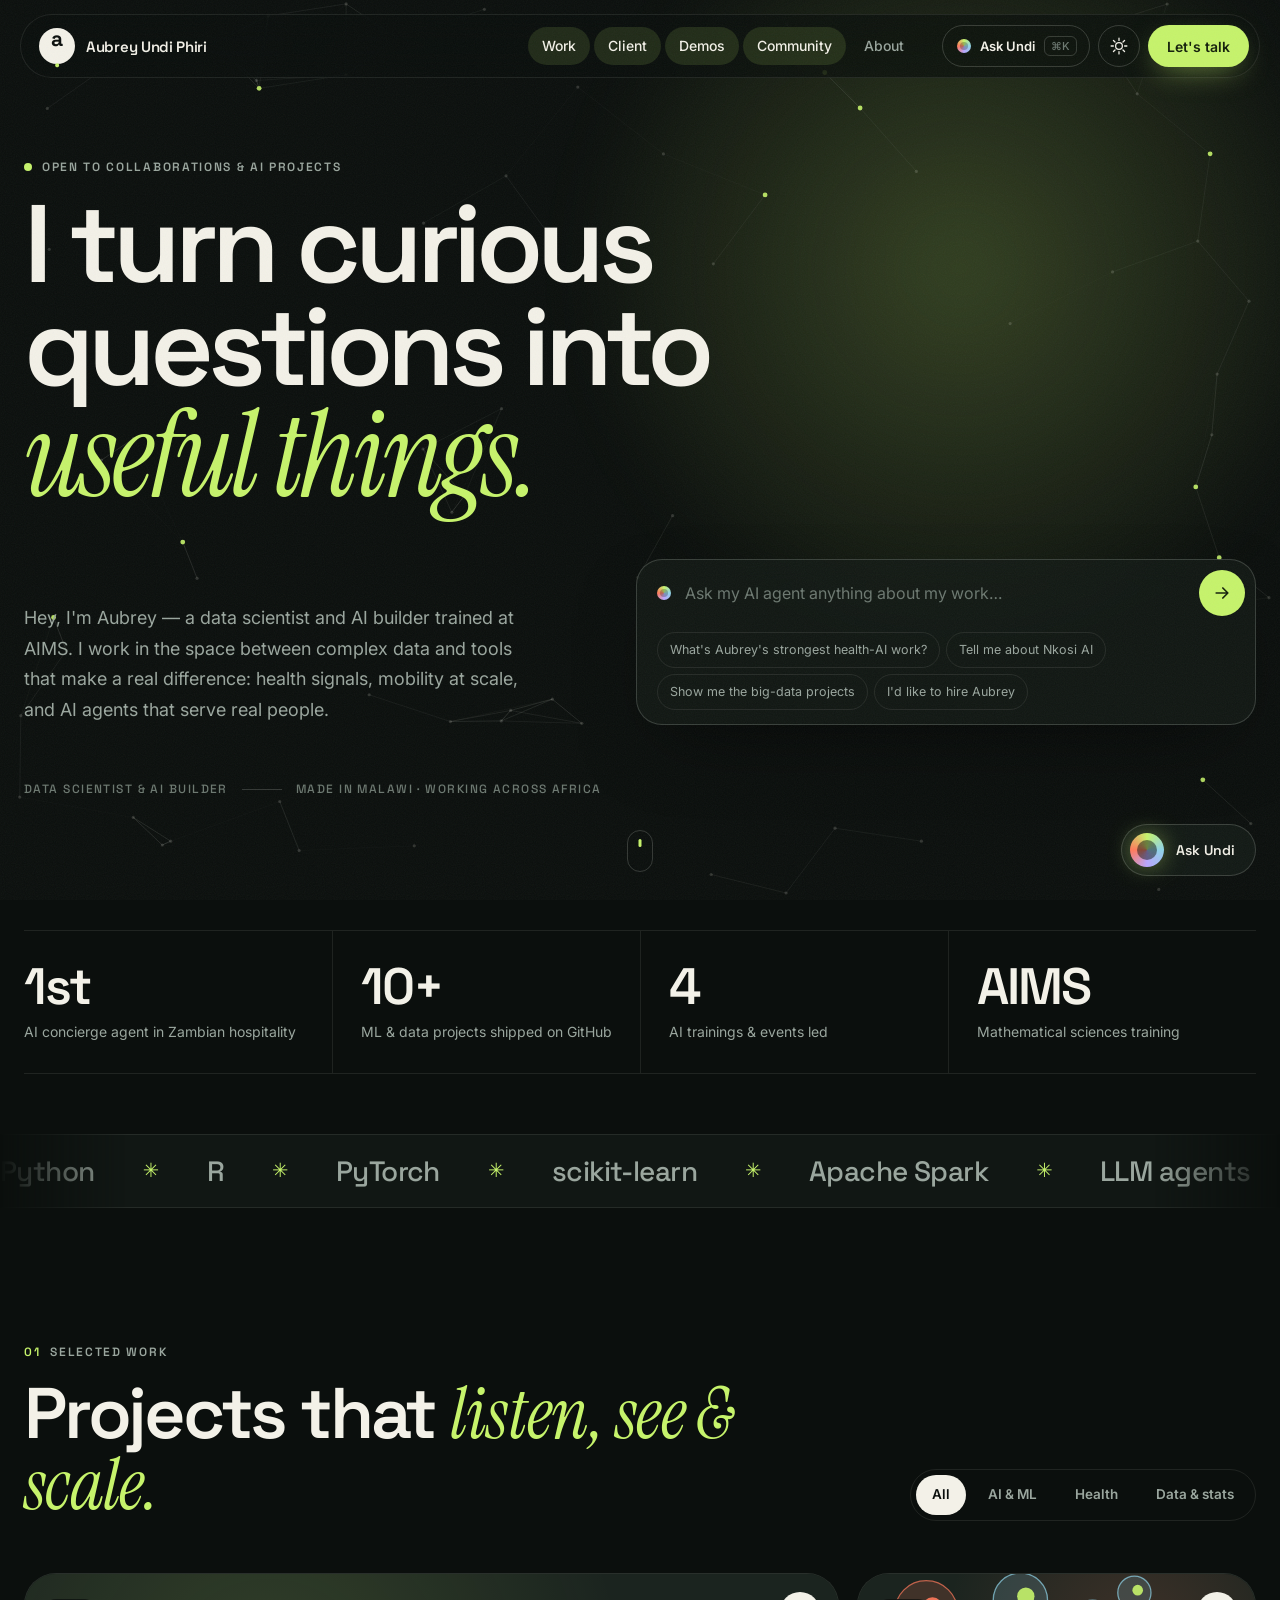
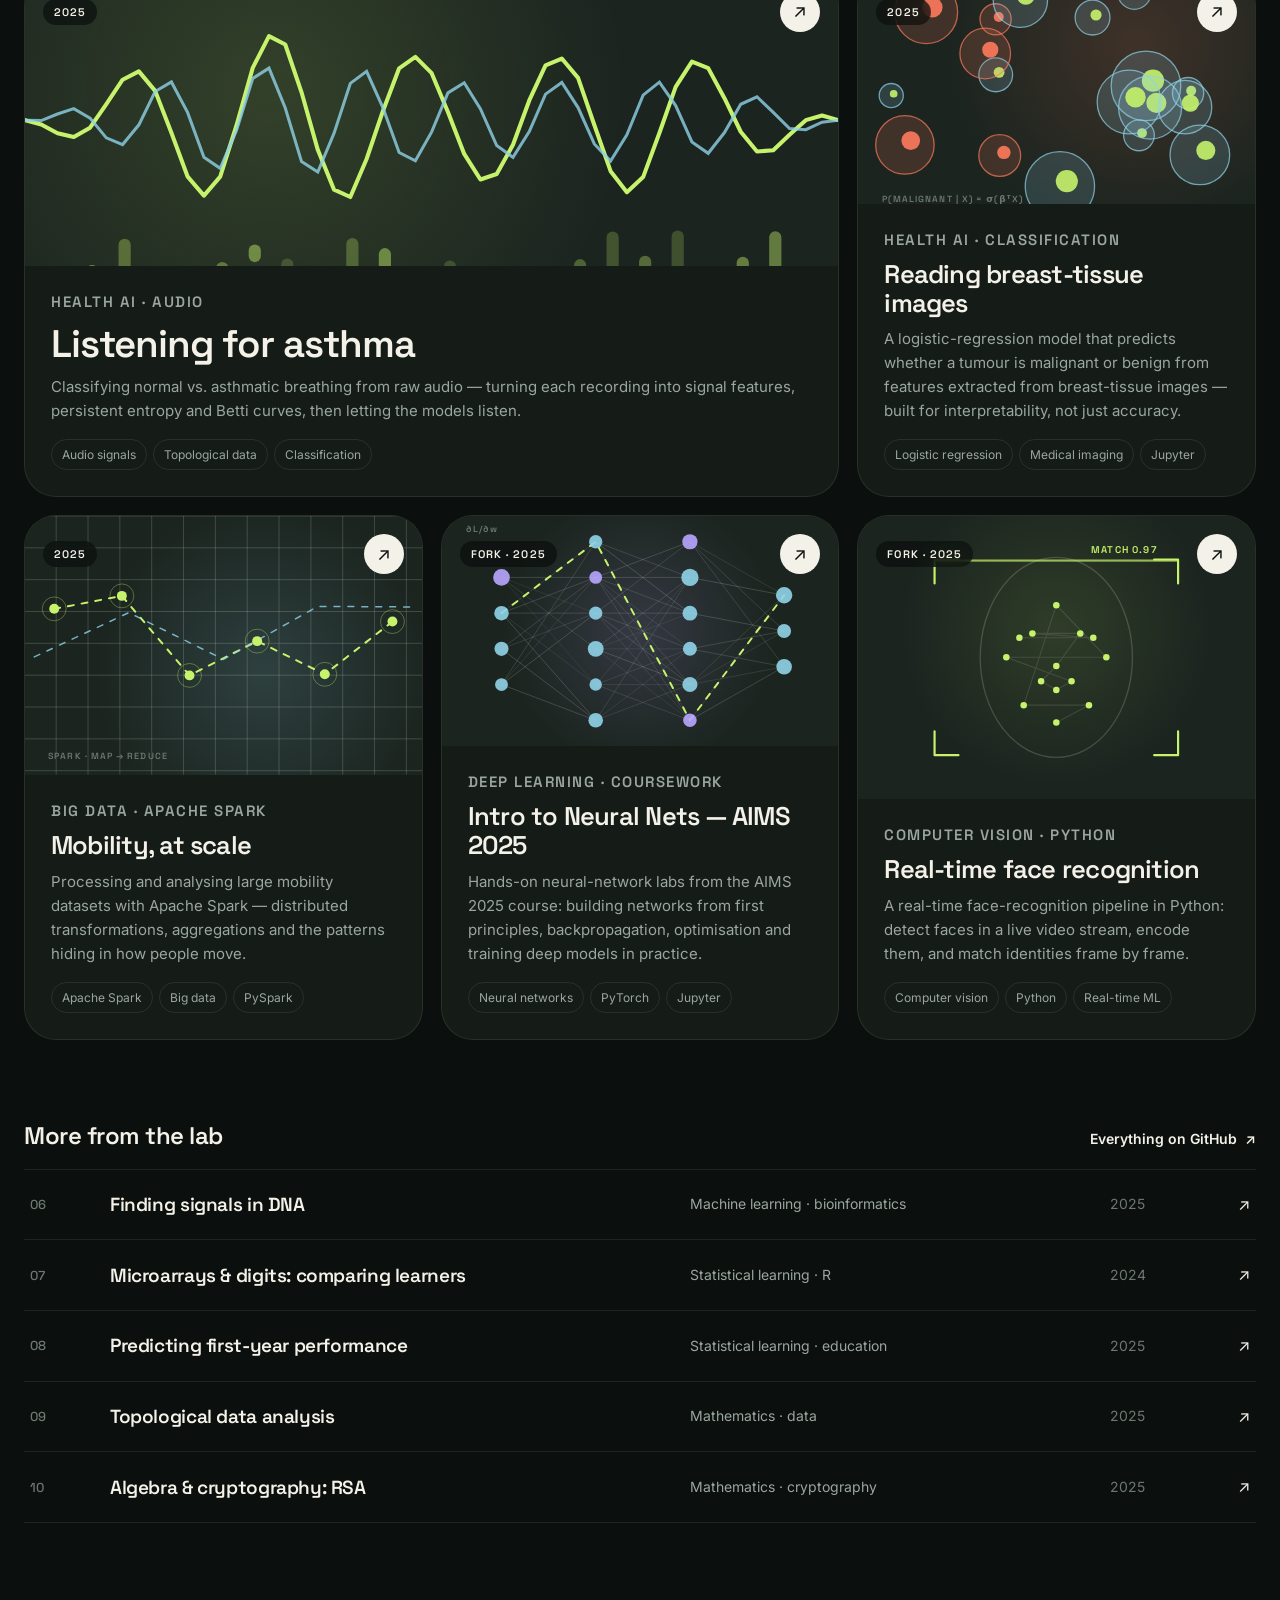
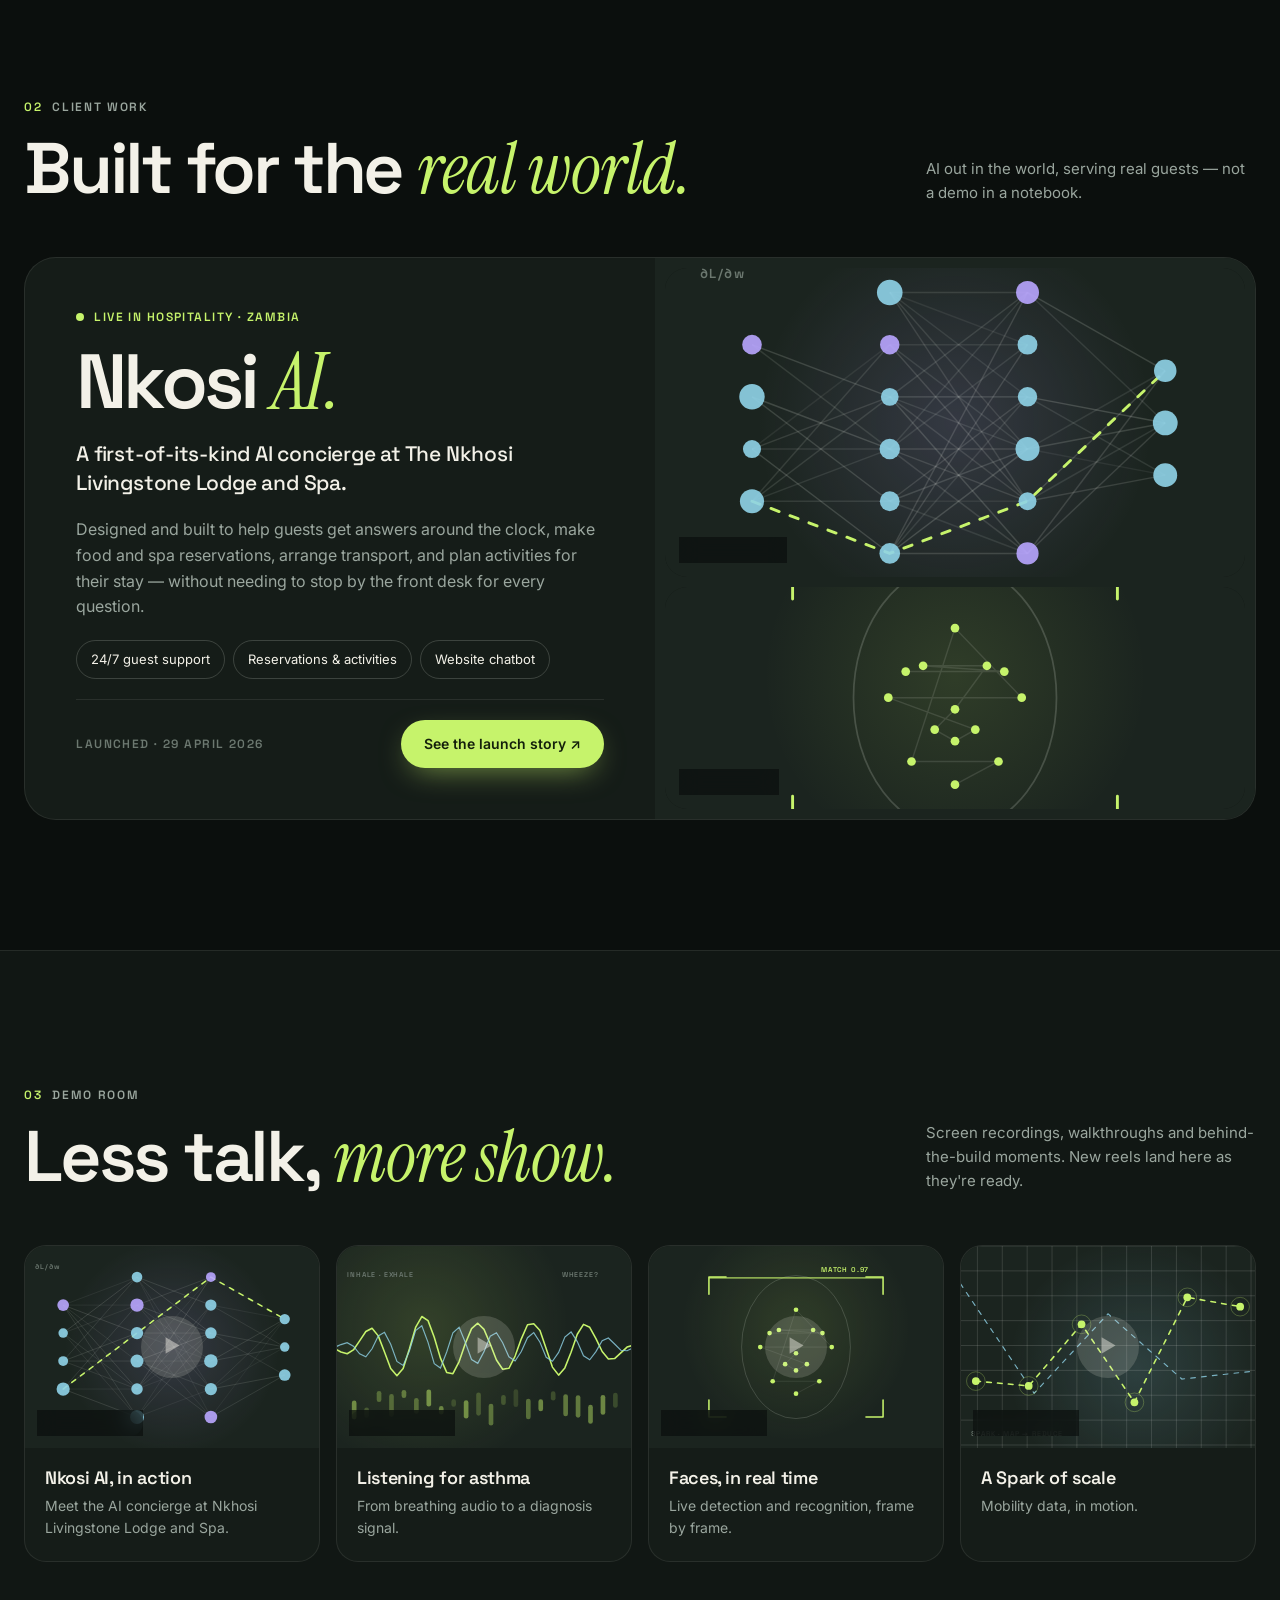
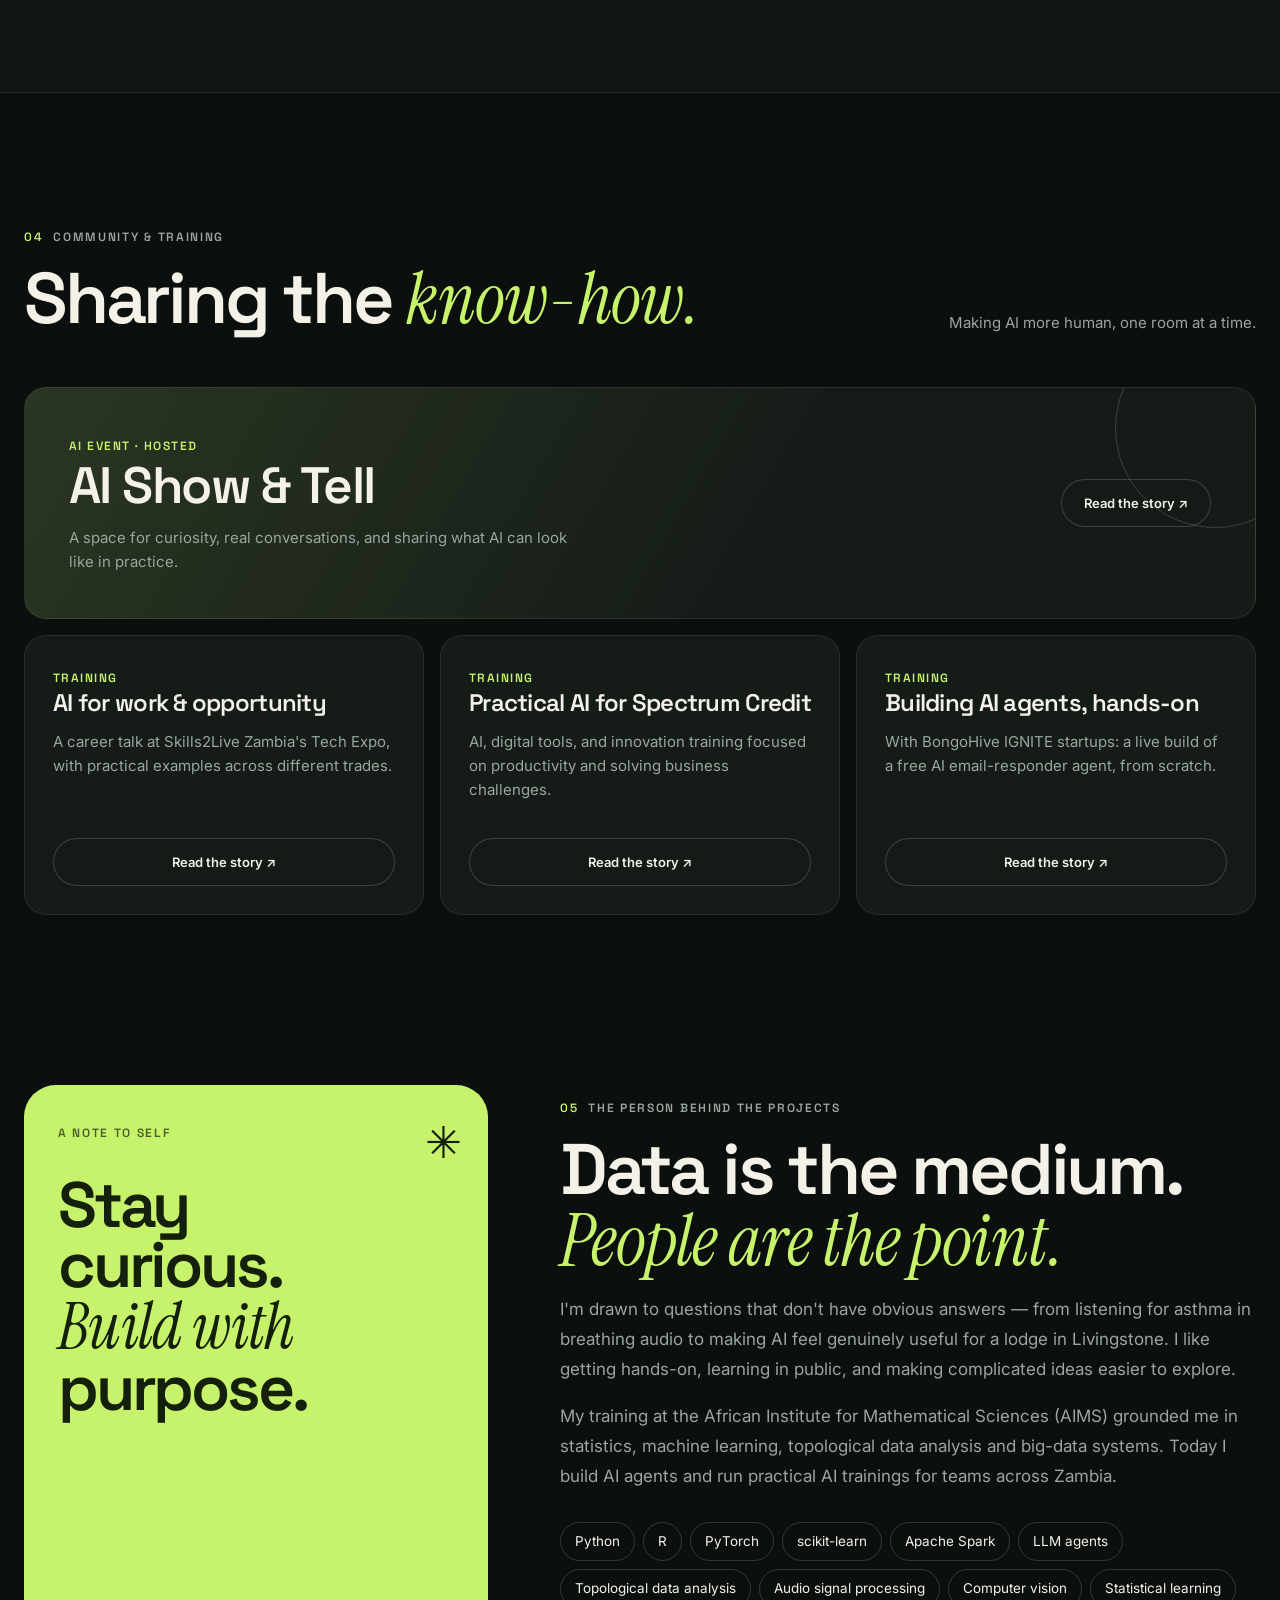
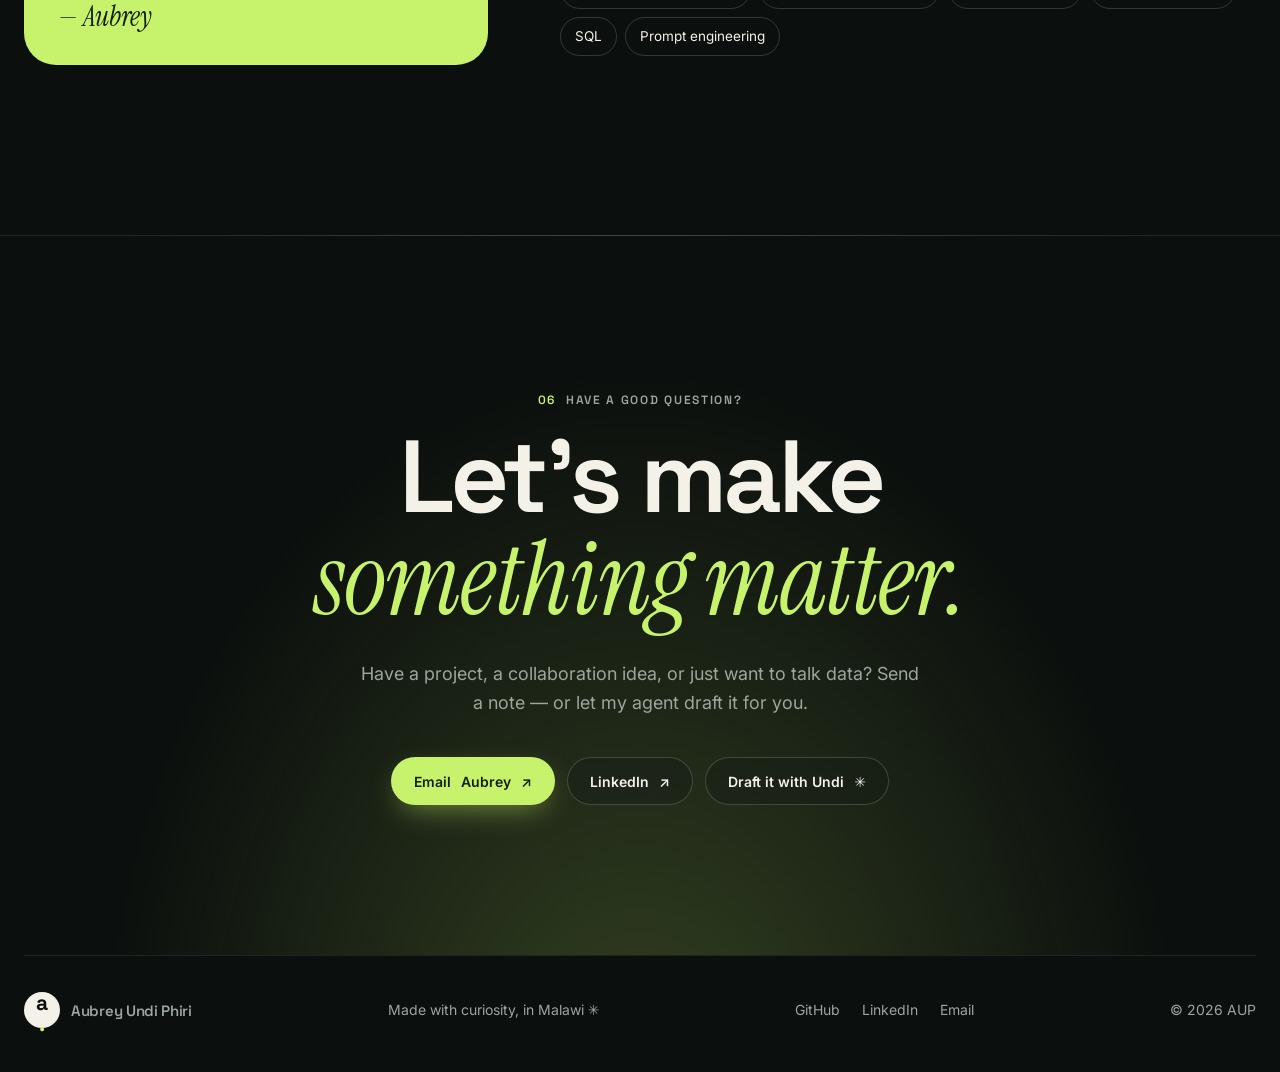
==== index.html @ 1d918e81 "Rebuild portfolio: premium redesign, AI agent, and Studio admin - Content-driven site rendered from " ====
<!doctype html>
<html lang="en" data-theme="dark">
  <head>
    <meta charset="utf-8">
    <meta name="viewport" content="width=device-width, initial-scale=1">
    <meta name="theme-color" content="#0b0f0d">
    <meta name="description" content="Aubrey Undi Phiri — data scientist and AI builder turning curious questions into useful, human-centred tools.">
    <meta property="og:title" content="Aubrey Undi Phiri — Data, made useful.">
    <meta property="og:description" content="Data scientist & AI builder. Health AI, big data, and AI agents serving real people.">
    <meta property="og:type" content="website">
    <title>Aubrey Undi Phiri — Data, made useful.</title>
    <link rel="icon" href="data:image/svg+xml,%3Csvg xmlns='http://www.w3.org/2000/svg' viewBox='0 0 64 64'%3E%3Ccircle cx='32' cy='32' r='32' fill='%230b0f0d'/%3E%3Ctext x='29' y='44' font-family='Arial' font-weight='700' font-size='34' fill='%23f3f1e8' text-anchor='middle'%3Ea%3C/text%3E%3Ccircle cx='47' cy='41' r='4' fill='%23c6f36b'/%3E%3C/svg%3E">
    <link rel="preconnect" href="https://fonts.googleapis.com">
    <link rel="preconnect" href="https://fonts.gstatic.com" crossorigin>
    <link href="https://fonts.googleapis.com/css2?family=Inter:wght@400;500;600&family=Space+Grotesk:wght@400;500;600;700&family=Instrument+Serif:ital@0;1&display=swap" rel="stylesheet">
    <link rel="stylesheet" href="assets/css/site.css">
    <script>
      try { const t = localStorage.getItem("aup-theme"); if (t) document.documentElement.dataset.theme = t; } catch {}
    </script>
    <script src="assets/js/site.js" defer></script>
    <script src="assets/js/agent.js" defer></script>
  </head>
  <body>
    <a class="skip-link" href="#main">Skip to content</a>
    <div class="scroll-progress" aria-hidden="true"></div>
    <div class="grain" aria-hidden="true"></div>

    <header class="site-header" data-header>
      <a class="wordmark" href="#top" aria-label="Home">
        <span class="wordmark-mark">a<span>.</span></span>
        <span class="wordmark-name" data-bind="profile.name">Aubrey Undi Phiri</span>
      </a>
      <nav class="site-nav" id="primary-navigation" aria-label="Main navigation">
        <a href="#work">Work</a>
        <a href="#client-work">Client</a>
        <a href="#demos">Demos</a>
        <a href="#community">Community</a>
        <a href="#about">About</a>
      </nav>
      <div class="header-actions">
        <button class="ask-pill" type="button" data-open-agent>
          <span class="ask-orb" aria-hidden="true"></span> Ask Undi <kbd>⌘K</kbd>
        </button>
        <button class="icon-button" type="button" data-theme-toggle aria-label="Toggle light and dark theme">
          <svg class="icon-sun" viewBox="0 0 24 24" aria-hidden="true"><circle cx="12" cy="12" r="4.5"/><path d="M12 1.5v3M12 19.5v3M1.5 12h3M19.5 12h3M4.6 4.6l2.1 2.1M17.3 17.3l2.1 2.1M4.6 19.4l2.1-2.1M17.3 6.7l2.1-2.1"/></svg>
          <svg class="icon-moon" viewBox="0 0 24 24" aria-hidden="true"><path d="M20.5 14.5A8.5 8.5 0 0 1 9.5 3.5a8.5 8.5 0 1 0 11 11Z"/></svg>
        </button>
        <a class="button button-primary header-cta" href="#contact">Let's talk</a>
        <button class="menu-toggle" type="button" aria-expanded="false" aria-controls="primary-navigation" aria-label="Open menu"><span></span><span></span></button>
      </div>
    </header>

    <main id="main">
      <!-- HERO -->
      <section class="hero" id="top" aria-labelledby="hero-title">
        <canvas class="hero-canvas" aria-hidden="true"></canvas>
        <div class="hero-glow" aria-hidden="true"></div>
        <div class="wrap hero-inner">
          <p class="eyebrow reveal"><span class="live-dot"></span><span data-bind="profile.availability">Open to collaborations</span></p>
          <h1 id="hero-title" class="hero-title reveal">
            <span data-bind="profile.headline">I turn curious questions into</span>
            <em data-bind="profile.headlineAccent">useful things.</em>
          </h1>
          <div class="hero-bottom">
            <p class="hero-intro reveal" data-bind="profile.intro"></p>
            <form class="hero-agent reveal" data-hero-agent autocomplete="off">
              <label class="sr-only" for="hero-agent-input">Ask Aubrey's AI agent a question</label>
              <span class="ask-orb" aria-hidden="true"></span>
              <input id="hero-agent-input" name="q" type="text" placeholder="Ask my AI agent anything about my work…" maxlength="400">
              <button type="submit" aria-label="Ask"><svg viewBox="0 0 24 24" aria-hidden="true"><path d="M5 12h14M13 6l6 6-6 6"/></svg></button>
              <div class="hero-agent-chips" data-hero-suggestions></div>
            </form>
          </div>
          <div class="hero-meta reveal">
            <span data-bind="profile.role">Data scientist & AI builder</span>
            <span class="meta-line"></span>
            <span data-bind="profile.location">Working across Africa</span>
          </div>
        </div>
        <a class="scroll-cue" href="#work" aria-label="Scroll to work"><span></span></a>
      </section>

      <!-- STATS + MARQUEE -->
      <section class="stats wrap" aria-label="Highlights">
        <div class="stats-grid" data-stats></div>
      </section>
      <div class="marquee" aria-label="Skills and tools">
        <div class="marquee-track" data-marquee></div>
      </div>

      <!-- WORK -->
      <section class="section wrap" id="work" aria-labelledby="work-title">
        <div class="section-head">
          <div>
            <p class="eyebrow"><span class="section-num">01</span> Selected work</p>
            <h2 id="work-title" class="reveal">Projects that <em>listen, see & scale.</em></h2>
          </div>
          <div class="filters" role="group" aria-label="Filter projects" data-filters>
            <button class="filter is-active" type="button" data-filter="all" aria-pressed="true">All</button>
            <button class="filter" type="button" data-filter="ai" aria-pressed="false">AI & ML</button>
            <button class="filter" type="button" data-filter="health" aria-pressed="false">Health</button>
            <button class="filter" type="button" data-filter="data" aria-pressed="false">Data & stats</button>
          </div>
        </div>
        <div class="bento" id="project-grid" aria-live="polite"></div>

        <div class="archive">
          <div class="archive-head">
            <h3>More from the lab</h3>
            <a class="text-link" data-bind-href="profile.github" href="https://github.com/AubreyUndiPhiri?tab=repositories" target="_blank" rel="noopener noreferrer">Everything on GitHub <span aria-hidden="true">↗</span></a>
          </div>
          <ol class="archive-list" id="archive-list"></ol>
        </div>
      </section>

      <!-- CLIENT WORK -->
      <section class="section wrap" id="client-work" aria-labelledby="client-title">
        <div class="section-head">
          <div>
            <p class="eyebrow"><span class="section-num">02</span> Client work</p>
            <h2 id="client-title" class="reveal">Built for the <em>real world.</em></h2>
          </div>
          <p class="section-aside">AI out in the world, serving real guests — not a demo in a notebook.</p>
        </div>
        <div id="client-list"></div>
      </section>

      <!-- DEMOS -->
      <section class="section demos" id="demos" aria-labelledby="demo-title">
        <div class="wrap">
          <div class="section-head">
            <div>
              <p class="eyebrow"><span class="section-num">03</span> Demo room</p>
              <h2 id="demo-title" class="reveal">Less talk, <em>more show.</em></h2>
            </div>
            <p class="section-aside">Screen recordings, walkthroughs and behind-the-build moments. New reels land here as they're ready.</p>
          </div>
          <div class="demo-grid" id="demo-grid"></div>
        </div>
      </section>

      <!-- COMMUNITY -->
      <section class="section wrap" id="community" aria-labelledby="community-title">
        <div class="section-head">
          <div>
            <p class="eyebrow"><span class="section-num">04</span> Community & training</p>
            <h2 id="community-title" class="reveal">Sharing the <em>know-how.</em></h2>
          </div>
          <p class="section-aside">Making AI more human, one room at a time.</p>
        </div>
        <div class="events" id="event-list"></div>
      </section>

      <!-- ABOUT -->
      <section class="section wrap about" id="about" aria-labelledby="about-title">
        <div class="about-card reveal" aria-hidden="true">
          <span class="about-label">A note to self</span>
          <p>Stay<br>curious.<br><em>Build with</em><br>purpose.</p>
          <span class="about-sign">— <span data-bind="profile.shortName">Aubrey</span></span>
          <span class="about-star">✳</span>
        </div>
        <div class="about-copy">
          <p class="eyebrow"><span class="section-num">05</span> The person behind the projects</p>
          <h2 id="about-title" class="reveal"><span data-bind="profile.aboutTitle"></span><br><em data-bind="profile.aboutAccent"></em></h2>
          <div data-about></div>
          <div class="skill-cloud" data-skills></div>
        </div>
      </section>

      <!-- CONTACT -->
      <section class="contact" id="contact" aria-labelledby="contact-title">
        <div class="wrap contact-inner">
          <p class="eyebrow"><span class="section-num">06</span> Have a good question?</p>
          <h2 id="contact-title" class="reveal">Let's make<br><em>something matter.</em></h2>
          <p class="contact-copy">Have a project, a collaboration idea, or just want to talk data? Send a note — or let my agent draft it for you.</p>
          <div class="contact-actions">
            <a class="button button-primary magnetic" data-bind-mailto="profile.email" href="mailto:phiri.undi@aims.ac.rw">Email <span data-bind="profile.shortName">Aubrey</span> <span aria-hidden="true">↗</span></a>
            <a class="button button-ghost magnetic" data-bind-href="profile.linkedin" href="#" target="_blank" rel="noopener noreferrer">LinkedIn <span aria-hidden="true">↗</span></a>
            <button class="button button-ghost magnetic" type="button" data-open-agent data-agent-prompt="Help me write a message to Aubrey about working together.">Draft it with Undi <span aria-hidden="true">✳</span></button>
          </div>
        </div>
      </section>
    </main>

    <footer class="site-footer wrap">
      <a class="wordmark" href="#top"><span class="wordmark-mark">a<span>.</span></span><span class="wordmark-name" data-bind="profile.name"></span></a>
      <span class="footer-note">Made with curiosity, in Malawi <span aria-hidden="true">✳</span></span>
      <div class="footer-links">
        <a data-bind-href="profile.github" href="#" target="_blank" rel="noopener noreferrer">GitHub</a>
        <a data-bind-href="profile.linkedin" href="#" target="_blank" rel="noopener noreferrer">LinkedIn</a>
        <a data-bind-mailto="profile.email" href="#">Email</a>
      </div>
      <span class="copyright">© <span id="year"></span> AUP</span>
    </footer>

    <!-- Project drawer -->
    <dialog class="drawer" id="project-drawer" aria-labelledby="drawer-title">
      <div class="drawer-inner">
        <button class="drawer-close" type="button" data-close aria-label="Close">×</button>
        <div class="drawer-body"></div>
      </div>
    </dialog>

    <!-- Video dialog -->
    <dialog class="video-dialog" aria-label="Demo video">
      <div class="video-dialog-head"><span class="video-caption"></span><button type="button" data-close aria-label="Close video">×</button></div>
      <div class="video-frame"></div>
    </dialog>

    <!-- Agent -->
    <button class="agent-launcher" type="button" data-open-agent aria-label="Open Aubrey's AI agent">
      <span class="ask-orb ask-orb-lg" aria-hidden="true"></span>
      <span class="agent-launcher-label">Ask Undi</span>
    </button>
    <section class="agent" id="agent" aria-label="AI agent" hidden>
      <header class="agent-head">
        <span class="ask-orb ask-orb-lg" aria-hidden="true"></span>
        <div>
          <strong data-agent-name>Undi</strong>
          <span class="agent-status" data-agent-status>Aubrey's AI agent</span>
        </div>
        <button class="agent-icon" type="button" data-agent-reset aria-label="Start a new conversation" title="New conversation">
          <svg viewBox="0 0 24 24" aria-hidden="true"><path d="M4 12a8 8 0 1 0 2.4-5.7M4 4v4h4"/></svg>
        </button>
        <button class="agent-icon" type="button" data-agent-close aria-label="Close agent">
          <svg viewBox="0 0 24 24" aria-hidden="true"><path d="M6 6l12 12M18 6 6 18"/></svg>
        </button>
      </header>
      <div class="agent-log" data-agent-log aria-live="polite"></div>
      <div class="agent-suggestions" data-agent-suggestions></div>
      <form class="agent-form" data-agent-form autocomplete="off">
        <label class="sr-only" for="agent-input">Message</label>
        <textarea id="agent-input" rows="1" maxlength="800" placeholder="Ask about projects, skills, or hiring…"></textarea>
        <button type="submit" aria-label="Send"><svg viewBox="0 0 24 24" aria-hidden="true"><path d="M5 12h14M13 6l6 6-6 6"/></svg></button>
      </form>
      <p class="agent-foot">Agent can navigate this site, open projects & fetch live GitHub data.</p>
    </section>
  </body>
</html>
---- assets/css/site.css ----
/* ==========================================================================
   Aubrey Undi Phiri — portfolio
   ========================================================================== */
:root {
  --bg: #0b0f0d;
  --bg-2: #111714;
  --surface: #151c18;
  --surface-2: #1b241f;
  --line: rgba(236, 240, 230, .09);
  --line-strong: rgba(236, 240, 230, .18);
  --text: #f3f1e8;
  --muted: #9aa69e;
  --faint: #6c7870;
  --accent: #c6f36b;
  --accent-ink: #14200b;
  --accent-soft: rgba(198, 243, 107, .12);
  --coral: #ff7a5c;
  --sky: #8fd3e8;
  --violet: #b9a6ff;
  --shadow: 0 30px 80px -30px rgba(0, 0, 0, .65);
  --radius: 22px;
  --radius-lg: 32px;
  --display: "Space Grotesk", system-ui, sans-serif;
  --sans: "Inter", system-ui, sans-serif;
  --serif: "Instrument Serif", Georgia, serif;
  --ease: cubic-bezier(.2, .7, .1, 1);
  color-scheme: dark;
}
[data-theme="light"] {
  --bg: #f5f3ec;
  --bg-2: #eeebe1;
  --surface: #ffffff;
  --surface-2: #f2f0e7;
  --line: rgba(20, 28, 24, .09);
  --line-strong: rgba(20, 28, 24, .18);
  --text: #121a16;
  --muted: #5b675f;
  --faint: #879189;
  --accent: #4f7d1e;
  --accent-ink: #f5f3ec;
  --accent-soft: rgba(79, 125, 30, .1);
  --coral: #e2573a;
  --sky: #2f8aa6;
  --violet: #6a55d6;
  --shadow: 0 30px 70px -35px rgba(30, 40, 30, .35);
  color-scheme: light;
}

*, *::before, *::after { box-sizing: border-box; }
html { scroll-behavior: smooth; scroll-padding-top: 96px; overflow-x: clip; }
body { margin: 0; background: var(--bg); color: var(--text); font: 400 16px/1.6 var(--sans); -webkit-font-smoothing: antialiased; transition: background .4s ease, color .4s ease; }
img { max-width: 100%; display: block; }
a { color: inherit; text-decoration: none; }
button, input, textarea { font: inherit; color: inherit; }
button { cursor: pointer; }
h1, h2, h3, h4, p { margin: 0; }
em { font-family: var(--serif); font-style: italic; font-weight: 400; letter-spacing: -.01em; }
::selection { background: var(--accent); color: var(--accent-ink); }
:focus-visible { outline: 2px solid var(--accent); outline-offset: 3px; border-radius: 6px; }
.sr-only { position: absolute; width: 1px; height: 1px; padding: 0; margin: -1px; overflow: hidden; clip: rect(0,0,0,0); white-space: nowrap; border: 0; }
.skip-link { position: fixed; top: 12px; left: 12px; z-index: 100; padding: 10px 16px; background: var(--accent); color: var(--accent-ink); border-radius: 99px; transform: translateY(-200%); }
.skip-link:focus { transform: none; }
.wrap { width: min(1240px, calc(100% - 48px)); margin-inline: auto; }

.grain { position: fixed; inset: 0; z-index: 90; pointer-events: none; opacity: .05; background-image: url("data:image/svg+xml,%3Csvg xmlns='http://www.w3.org/2000/svg' width='160' height='160'%3E%3Cfilter id='n'%3E%3CfeTurbulence type='fractalNoise' baseFrequency='.9' numOctaves='3' stitchTiles='stitch'/%3E%3C/filter%3E%3Crect width='100%25' height='100%25' filter='url(%23n)'/%3E%3C/svg%3E"); }
[data-theme="light"] .grain { opacity: .035; }
.scroll-progress { position: fixed; top: 0; left: 0; z-index: 80; height: 2px; width: 100%; background: linear-gradient(90deg, var(--accent), var(--sky)); transform-origin: 0 50%; transform: scaleX(var(--progress, 0)); }

/* Buttons ----------------------------------------------------------------- */
.button { display: inline-flex; align-items: center; justify-content: center; gap: 10px; min-height: 48px; padding: 0 22px; border-radius: 99px; border: 1px solid transparent; font: 600 14px var(--sans); white-space: nowrap; transition: transform .35s var(--ease), background .25s ease, color .25s ease, border-color .25s ease, box-shadow .25s ease; }
.button-primary { background: var(--accent); color: var(--accent-ink); box-shadow: 0 10px 30px -10px color-mix(in srgb, var(--accent) 60%, transparent); }
.button-primary:hover { box-shadow: 0 16px 40px -12px color-mix(in srgb, var(--accent) 80%, transparent); }
.button-ghost { border-color: var(--line-strong); background: color-mix(in srgb, var(--surface) 40%, transparent); }
.button-ghost:hover { border-color: var(--text); }
.text-link { display: inline-flex; align-items: center; gap: 8px; font-weight: 600; font-size: 14px; color: var(--text); }
.text-link span { transition: transform .3s var(--ease); }
.text-link:hover span { transform: translate(3px, -3px); }
.icon-button { display: grid; place-items: center; width: 42px; height: 42px; border-radius: 50%; border: 1px solid var(--line-strong); background: transparent; transition: border-color .2s; }
.icon-button:hover { border-color: var(--text); }
.icon-button svg { width: 18px; height: 18px; fill: none; stroke: currentColor; stroke-width: 1.7; stroke-linecap: round; }
[data-theme="dark"] .icon-moon, [data-theme="light"] .icon-sun { display: none; }
.eyebrow { display: inline-flex; align-items: center; gap: 10px; margin-bottom: 18px; color: var(--muted); font: 600 12px var(--display); letter-spacing: .14em; text-transform: uppercase; }
.section-num { color: var(--accent); }
.live-dot { width: 8px; height: 8px; border-radius: 50%; background: var(--accent); box-shadow: 0 0 0 0 var(--accent); animation: pulse 2.4s infinite; }
@keyframes pulse { 0% { box-shadow: 0 0 0 0 color-mix(in srgb, var(--accent) 60%, transparent); } 70% { box-shadow: 0 0 0 10px transparent; } 100% { box-shadow: 0 0 0 0 transparent; } }

/* Orb -------------------------------------------------------------------- */
.ask-orb { position: relative; flex: none; width: 14px; height: 14px; border-radius: 50%; background: conic-gradient(from 0deg, var(--accent), var(--sky), var(--violet), var(--coral), var(--accent)); animation: spin 6s linear infinite; }
.ask-orb::after { content: ""; position: absolute; inset: 3px; border-radius: 50%; background: var(--bg); opacity: .25; }
.ask-orb-lg { width: 34px; height: 34px; box-shadow: 0 0 24px -4px color-mix(in srgb, var(--accent) 70%, transparent); }
.ask-orb-lg::after { inset: 7px; opacity: .5; }
@keyframes spin { to { transform: rotate(360deg); } }

/* Header ----------------------------------------------------------------- */
.site-header { position: fixed; top: 14px; left: 50%; z-index: 50; display: flex; align-items: center; gap: 24px; width: min(1240px, calc(100% - 28px)); height: 64px; padding: 0 10px 0 18px; border: 1px solid var(--line); border-radius: 99px; background: color-mix(in srgb, var(--bg) 70%, transparent); backdrop-filter: blur(18px) saturate(1.4); -webkit-backdrop-filter: blur(18px) saturate(1.4); transform: translateX(-50%); transition: transform .5s var(--ease), background .3s; }
.site-header.is-hidden { transform: translate(-50%, -120%); }
.wordmark { display: inline-flex; align-items: center; gap: 11px; }
.wordmark-mark { display: grid; place-items: center; width: 36px; height: 36px; border-radius: 50%; background: var(--text); color: var(--bg); font: 700 21px/1 var(--display); letter-spacing: -2px; padding-right: 3px; }
.wordmark-mark span { color: var(--accent); }
[data-theme="light"] .wordmark-mark span { color: #b7ee65; }
.wordmark-name { font: 600 15px var(--display); letter-spacing: -.02em; }
.site-nav { display: flex; gap: 4px; margin-left: auto; }
.site-nav a { padding: 8px 14px; border-radius: 99px; color: var(--muted); font-size: 14px; font-weight: 500; transition: color .2s, background .2s; }
.site-nav a:hover, .site-nav a.is-current { color: var(--text); background: var(--accent-soft); }
.header-actions { display: flex; align-items: center; gap: 8px; }
.ask-pill { display: inline-flex; align-items: center; gap: 9px; height: 42px; padding: 0 12px 0 14px; border: 1px solid var(--line-strong); border-radius: 99px; background: transparent; font-size: 13px; font-weight: 600; transition: border-color .2s; }
.ask-pill:hover { border-color: var(--accent); }
.ask-pill kbd { padding: 2px 6px; border: 1px solid var(--line-strong); border-radius: 6px; color: var(--faint); font: 500 11px var(--sans); }
.header-cta { min-height: 42px; padding: 0 18px; }
.menu-toggle { display: none; }

/* Hero ------------------------------------------------------------------- */
.hero { position: relative; display: flex; flex-direction: column; justify-content: center; min-height: 100svh; padding: 140px 0 90px; overflow: hidden; isolation: isolate; }
.hero-canvas { position: absolute; inset: 0; z-index: -1; width: 100%; height: 100%; opacity: .9; }
.hero-glow { position: absolute; z-index: -2; top: -20%; right: -10%; width: 70vw; height: 70vw; max-width: 900px; max-height: 900px; border-radius: 50%; background: radial-gradient(circle, color-mix(in srgb, var(--accent) 22%, transparent), transparent 62%); filter: blur(30px); animation: drift 18s ease-in-out infinite alternate; }
@keyframes drift { to { transform: translate(-8%, 10%) scale(1.1); } }
.hero-title { max-width: 1100px; font: 600 clamp(48px, 8.6vw, 132px)/.94 var(--display); letter-spacing: -.055em; }
.hero-title em { display: block; color: var(--accent); font-size: 1.08em; letter-spacing: -.035em; }
.hero-bottom { display: grid; grid-template-columns: 1fr 1.1fr; gap: 48px; align-items: end; margin-top: 48px; }
.hero-intro { max-width: 520px; color: var(--muted); font-size: 18px; line-height: 1.7; }
.hero-agent { position: relative; display: flex; flex-wrap: wrap; align-items: center; gap: 12px; padding: 10px 10px 10px 20px; border: 1px solid var(--line-strong); border-radius: 26px; background: color-mix(in srgb, var(--surface) 70%, transparent); backdrop-filter: blur(14px); box-shadow: var(--shadow); transition: border-color .25s, box-shadow .25s; }
.hero-agent:focus-within { border-color: var(--accent); box-shadow: 0 0 0 4px var(--accent-soft), var(--shadow); }
.hero-agent input { flex: 1; min-width: 0; height: 46px; border: 0; outline: 0; background: transparent; font-size: 16px; }
.hero-agent input::placeholder { color: var(--faint); }
.hero-agent > button, .agent-form button { display: grid; place-items: center; flex: none; width: 46px; height: 46px; border: 0; border-radius: 50%; background: var(--accent); color: var(--accent-ink); transition: transform .3s var(--ease); }
.hero-agent > button:hover, .agent-form button:hover { transform: rotate(-45deg); }
.hero-agent svg, .agent-form svg { width: 20px; height: 20px; fill: none; stroke: currentColor; stroke-width: 2; stroke-linecap: round; stroke-linejoin: round; }
.hero-agent-chips { display: flex; flex-wrap: wrap; gap: 6px; width: 100%; padding: 4px 0 4px; }
.chip { padding: 7px 12px; border: 1px solid var(--line); border-radius: 99px; background: transparent; color: var(--muted); font-size: 12.5px; transition: color .2s, border-color .2s, background .2s; }
.chip:hover { color: var(--text); border-color: var(--accent); background: var(--accent-soft); }
.hero-meta { display: flex; align-items: center; gap: 14px; margin-top: 56px; color: var(--faint); font: 500 12px var(--display); letter-spacing: .12em; text-transform: uppercase; }
.meta-line { width: 40px; height: 1px; background: var(--line-strong); }
.scroll-cue { position: absolute; bottom: 28px; left: 50%; width: 26px; height: 42px; border: 1.5px solid var(--line-strong); border-radius: 99px; transform: translateX(-50%); }
.scroll-cue span { position: absolute; top: 8px; left: 50%; width: 3px; height: 8px; border-radius: 3px; background: var(--accent); transform: translateX(-50%); animation: wheel 1.8s ease-in-out infinite; }
@keyframes wheel { 60% { transform: translate(-50%, 12px); opacity: 0; } 100% { opacity: 0; } }

/* Stats + marquee -------------------------------------------------------- */
.stats { padding: 30px 0 60px; }
.stats-grid { display: grid; grid-template-columns: repeat(4, 1fr); border-top: 1px solid var(--line); border-bottom: 1px solid var(--line); }
.stat { padding: 30px 28px; border-left: 1px solid var(--line); }
.stat:first-child { border-left: 0; padding-left: 0; }
.stat strong { display: block; font: 600 clamp(36px, 4vw, 54px)/1 var(--display); letter-spacing: -.04em; }
.stat span { display: block; margin-top: 10px; color: var(--muted); font-size: 14px; line-height: 1.45; }
.marquee { overflow: hidden; padding: 18px 0; border-block: 1px solid var(--line); background: var(--bg-2); mask-image: linear-gradient(90deg, transparent, #000 10%, #000 90%, transparent); }
.marquee-track { display: flex; gap: 48px; width: max-content; animation: marquee 40s linear infinite; }
.marquee:hover .marquee-track { animation-play-state: paused; }
.marquee-track span { display: inline-flex; align-items: center; gap: 48px; color: var(--muted); font: 500 clamp(20px, 2.2vw, 28px) var(--display); letter-spacing: -.02em; white-space: nowrap; }
.marquee-track span::after { content: "✳"; color: var(--accent); font-size: .7em; }
@keyframes marquee { to { transform: translateX(-50%); } }

/* Sections ---------------------------------------------------------------- */
.section { padding: 130px 0 40px; }
.section-head { display: flex; align-items: end; justify-content: space-between; gap: 40px; margin-bottom: 52px; }
.section-head h2, .about h2, .contact h2 { font: 600 clamp(40px, 5.6vw, 78px)/1 var(--display); letter-spacing: -.045em; }
.section-head h2 em, .about h2 em, .contact h2 em { color: var(--accent); }
.section-aside { max-width: 330px; color: var(--muted); font-size: 15px; }

/* Filters */
.agent-suggestions[hidden] { display: none; }
.card.is-full { grid-column: 1 / -1; }
.drawer.is-beside { position: fixed; inset: 24px 468px 24px auto; z-index: 65; width: min(560px, calc(100vw - 520px)); height: auto; max-height: none; overflow-y: auto; border: 1px solid var(--line-strong); border-radius: 28px; box-shadow: 0 40px 120px -30px rgba(0,0,0,.7); }
.client-gallery .fallback .art { position: absolute; inset: 0; }
.filters { flex: none; display: flex; flex-wrap: wrap; gap: 6px; padding: 5px; border: 1px solid var(--line); border-radius: 99px; }
.filter { padding: 9px 16px; border: 0; border-radius: 99px; background: transparent; color: var(--muted); font-size: 13.5px; font-weight: 600; transition: background .25s, color .25s; }
.filter:hover { color: var(--text); }
.filter.is-active { background: var(--text); color: var(--bg); }

/* Bento ------------------------------------------------------------------ */
.bento { display: grid; grid-template-columns: repeat(6, 1fr); gap: 18px; }
.card { position: relative; display: flex; flex-direction: column; grid-column: span 2; min-height: 460px; overflow: hidden; border: 1px solid var(--line); border-radius: var(--radius-lg); background: var(--surface); cursor: pointer; transition: transform .5s var(--ease), border-color .3s, box-shadow .5s var(--ease); --mx: 50%; --my: 50%; }
.card::before { content: ""; position: absolute; inset: 0; z-index: 2; pointer-events: none; border-radius: inherit; background: radial-gradient(500px circle at var(--mx) var(--my), color-mix(in srgb, var(--accent) 10%, transparent), transparent 40%); opacity: 0; transition: opacity .3s; }
.card:hover { transform: translateY(-6px); border-color: var(--line-strong); box-shadow: var(--shadow); }
.card:hover::before { opacity: 1; }
.card.is-wide { grid-column: span 3; }
.card.is-hero { grid-column: span 4; grid-row: span 1; }
.card.is-hidden { display: none; }
.card.is-flash { animation: flash 1.6s var(--ease); }
@keyframes flash { 0%, 100% { box-shadow: none; } 30% { box-shadow: 0 0 0 3px var(--accent), 0 0 60px -10px var(--accent); } }
.card-art { position: relative; flex: 1; min-height: 230px; overflow: hidden; background: var(--surface-2); }
.card-art img { width: 100%; height: 100%; object-fit: cover; transition: transform .8s var(--ease); }
.card:hover .card-art img, .card:hover .art { transform: scale(1.04); }
.card-badges { position: absolute; top: 18px; left: 18px; right: 18px; z-index: 3; display: flex; justify-content: space-between; align-items: center; }
.badge { padding: 6px 11px; border-radius: 99px; background: color-mix(in srgb, var(--bg) 70%, transparent); backdrop-filter: blur(10px); color: var(--text); font: 600 11px var(--display); letter-spacing: .1em; text-transform: uppercase; }
.badge-fork { background: color-mix(in srgb, var(--violet) 22%, var(--bg)); }
.card-open { display: grid; place-items: center; width: 40px; height: 40px; border-radius: 50%; background: var(--text); color: var(--bg); font-size: 18px; transition: transform .4s var(--ease), background .3s; }
.card:hover .card-open { transform: rotate(45deg); background: var(--accent); color: var(--accent-ink); }
.card-body { position: relative; z-index: 3; padding: 24px 26px 26px; }
.card-kicker { color: var(--accent); font: 600 12px var(--display); letter-spacing: .1em; text-transform: uppercase; }
.card h3 { margin: 8px 0 10px; font: 600 clamp(22px, 2vw, 28px)/1.12 var(--display); letter-spacing: -.03em; }
.card p { color: var(--muted); font-size: 15px; line-height: 1.6; }
.card.is-hero h3 { font-size: clamp(28px, 3vw, 40px); }
.tags { display: flex; flex-wrap: wrap; gap: 6px; margin-top: 16px; }
.tags span { padding: 5px 10px; border: 1px solid var(--line); border-radius: 99px; color: var(--muted); font-size: 12px; }

/* Generative project art */
.art { position: absolute; inset: 0; transition: transform .8s var(--ease); }
.art svg { width: 100%; height: 100%; }
.art .s { fill: none; stroke: var(--accent); stroke-width: 2; stroke-linecap: round; stroke-linejoin: round; }
.art .s2 { fill: none; stroke: var(--sky); stroke-width: 1.5; stroke-linecap: round; opacity: .8; }
.art .s3 { fill: none; stroke: var(--line-strong); stroke-width: 1; }
.art .f { fill: var(--accent); }
.art .f2 { fill: var(--sky); }
.art .f3 { fill: var(--coral); }
.art .fv { fill: var(--violet); }
.art .txt { fill: var(--faint); font: 600 9px var(--display); letter-spacing: .12em; }
.art-bg-asthma { background: radial-gradient(circle at 30% 40%, color-mix(in srgb, var(--accent) 14%, transparent), transparent 60%), var(--surface-2); }
.art-bg-breast { background: radial-gradient(circle at 70% 30%, color-mix(in srgb, var(--coral) 16%, transparent), transparent 60%), var(--surface-2); }
.art-bg-mobility { background: radial-gradient(circle at 60% 60%, color-mix(in srgb, var(--sky) 16%, transparent), transparent 60%), var(--surface-2); }
.art-bg-neural { background: radial-gradient(circle at 50% 50%, color-mix(in srgb, var(--violet) 16%, transparent), transparent 60%), var(--surface-2); }
.art-bg-face { background: radial-gradient(circle at 50% 40%, color-mix(in srgb, var(--accent) 12%, transparent), transparent 60%), var(--surface-2); }
.art-bg-dna, .art-bg-stats { background: radial-gradient(circle at 40% 60%, color-mix(in srgb, var(--sky) 12%, transparent), transparent 60%), var(--surface-2); }
.wave-anim { stroke-dasharray: 900; stroke-dashoffset: 900; animation: draw 3.5s var(--ease) forwards, breathe 4s ease-in-out 3.5s infinite; }
@keyframes draw { to { stroke-dashoffset: 0; } }
@keyframes breathe { 50% { transform: scaleY(1.25); } }
.wave-anim, .breathe { transform-origin: 50% 50%; transform-box: fill-box; }
.float { animation: floaty 5s ease-in-out infinite; transform-box: fill-box; transform-origin: center; }
.float:nth-child(2n) { animation-delay: -1.7s; }
.float:nth-child(3n) { animation-delay: -3.1s; }
@keyframes floaty { 50% { transform: translateY(-6px); } }
.dash { stroke-dasharray: 6 8; animation: dash 3s linear infinite; }
@keyframes dash { to { stroke-dashoffset: -56; } }
.scan { animation: scan 3.2s ease-in-out infinite; }
@keyframes scan { 0%, 100% { transform: translateY(0); } 50% { transform: translateY(110px); } }
.blink { animation: blink 2s ease-in-out infinite; }
@keyframes blink { 50% { opacity: .2; } }

/* Archive */
.archive { margin-top: 80px; }
.archive-head { display: flex; justify-content: space-between; align-items: baseline; gap: 20px; padding-bottom: 18px; border-bottom: 1px solid var(--line); }
.archive-head h3 { font: 600 24px var(--display); letter-spacing: -.02em; }
.archive-list { margin: 0; padding: 0; list-style: none; }
.archive-row { display: grid; grid-template-columns: 60px 1.4fr 1fr 80px 40px; align-items: center; gap: 20px; padding: 22px 6px; border-bottom: 1px solid var(--line); cursor: pointer; transition: background .25s, padding .35s var(--ease); }
.archive-row:hover { padding-left: 18px; background: var(--accent-soft); }
.archive-row .num { color: var(--faint); font: 500 13px var(--display); }
.archive-row strong { font: 600 19px var(--display); letter-spacing: -.02em; }
.archive-row .cat { color: var(--muted); font-size: 14px; }
.archive-row .yr { color: var(--faint); font-size: 14px; }
.archive-row .go { justify-self: end; transition: transform .3s var(--ease); }
.archive-row:hover .go { transform: rotate(45deg); color: var(--accent); }
.archive-row.is-hidden { display: none; }

/* Client ------------------------------------------------------------------ */
.client { display: grid; grid-template-columns: 1.05fr 1fr; overflow: hidden; border: 1px solid var(--line); border-radius: var(--radius-lg); background: var(--surface); }
.client + .client { margin-top: 24px; }
.client-story { display: flex; flex-direction: column; gap: 20px; padding: clamp(28px, 4vw, 56px); }
.client-kicker { display: inline-flex; align-items: center; gap: 10px; color: var(--accent); font: 600 12px var(--display); letter-spacing: .12em; text-transform: uppercase; }
.client h3 { font: 600 clamp(48px, 6vw, 84px)/.95 var(--display); letter-spacing: -.05em; }
.client h3 em { color: var(--accent); }
.client-lead { font: 500 21px/1.4 var(--display); letter-spacing: -.01em; }
.client-desc { color: var(--muted); }
.client-features { display: flex; flex-wrap: wrap; gap: 8px; }
.client-features span { padding: 8px 14px; border: 1px solid var(--line-strong); border-radius: 99px; font-size: 13px; }
.client-foot { display: flex; flex-wrap: wrap; align-items: center; justify-content: space-between; gap: 16px; margin-top: auto; padding-top: 20px; border-top: 1px solid var(--line); }
.client-date { color: var(--faint); font: 600 12px var(--display); letter-spacing: .12em; text-transform: uppercase; }
.client-gallery { position: relative; display: grid; grid-template-rows: 1.4fr 1fr; gap: 10px; min-height: 520px; padding: 10px; background: var(--surface-2); }
.client-gallery a { position: relative; overflow: hidden; border-radius: 22px; background: var(--bg-2); }
.client-gallery img { width: 100%; height: 100%; object-fit: cover; transition: transform 1s var(--ease); }
.client-gallery a:hover img { transform: scale(1.05); }
.client-gallery .cap { position: absolute; left: 14px; bottom: 14px; }
.client-gallery .fallback { position: absolute; inset: 0; display: grid; place-items: center; color: var(--faint); font: 600 13px var(--display); letter-spacing: .1em; }

/* Demos ------------------------------------------------------------------ */
.demos { margin-top: 90px; padding-bottom: 130px; background: var(--bg-2); border-block: 1px solid var(--line); }
.demo-grid { display: grid; grid-template-columns: repeat(4, 1fr); gap: 16px; }
.demo { display: flex; flex-direction: column; overflow: hidden; border: 1px solid var(--line); border-radius: var(--radius); background: var(--surface); transition: transform .5s var(--ease), border-color .3s; }
.demo:hover { transform: translateY(-4px); border-color: var(--line-strong); }
.demo-thumb { position: relative; aspect-ratio: 16 / 11; overflow: hidden; }
.demo-play { position: absolute; top: 50%; left: 50%; z-index: 3; display: grid; place-items: center; width: 62px; height: 62px; border: 0; border-radius: 50%; background: var(--text); color: var(--bg); font-size: 18px; transform: translate(-50%, -50%); transition: transform .4s var(--ease), background .3s; }
.demo-play:not(:disabled):hover { transform: translate(-50%, -50%) scale(1.1); background: var(--accent); color: var(--accent-ink); }
.demo-play:disabled { opacity: .55; cursor: not-allowed; background: color-mix(in srgb, var(--text) 30%, transparent); color: var(--text); }
.demo-soon { position: absolute; bottom: 12px; left: 12px; z-index: 3; }
.demo-info { padding: 18px 20px 22px; }
.demo-info h3 { font: 600 18px var(--display); letter-spacing: -.02em; }
.demo-info p { margin-top: 6px; color: var(--muted); font-size: 14px; }

/* Events ----------------------------------------------------------------- */
.events { display: grid; grid-template-columns: repeat(3, 1fr); gap: 16px; }
.event { position: relative; display: flex; flex-direction: column; gap: 14px; min-height: 280px; padding: 28px; border: 1px solid var(--line); border-radius: var(--radius); background: var(--surface); overflow: hidden; transition: transform .5s var(--ease), border-color .3s; }
.event:hover { transform: translateY(-4px); border-color: var(--accent); }
.event.is-featured { grid-column: 1 / -1; min-height: 0; flex-direction: row; align-items: center; justify-content: space-between; gap: 40px; padding: 44px; background: linear-gradient(120deg, var(--accent-soft), transparent 60%), var(--surface); }
.event.is-featured h3 { font-size: clamp(34px, 4vw, 56px); }
.event .type { color: var(--accent); font: 600 12px var(--display); letter-spacing: .12em; text-transform: uppercase; }
.event h3 { font: 600 24px/1.1 var(--display); letter-spacing: -.03em; }
.event p { color: var(--muted); font-size: 15px; }
.event .go { margin-top: auto; font-size: 13px; font-weight: 600; }
.event.is-featured .go { margin: 0; flex: none; }
.event-ring { position: absolute; right: -60px; top: -60px; width: 200px; height: 200px; border: 1px solid var(--line-strong); border-radius: 50%; }

/* About ------------------------------------------------------------------ */
.about { display: grid; grid-template-columns: .8fr 1.2fr; gap: 72px; align-items: center; }
.about-card { position: relative; aspect-ratio: 4 / 5; padding: 34px; border-radius: var(--radius-lg); background: var(--accent); color: var(--accent-ink); overflow: hidden; transform: rotate(-2deg); }
[data-theme="light"] .about-card { background: #b7ee65; color: #14200b; }
.about-label { font: 600 12px var(--display); letter-spacing: .14em; text-transform: uppercase; opacity: .7; }
.about-card p { margin-top: 30px; font: 600 clamp(44px, 5vw, 70px)/.95 var(--display); letter-spacing: -.05em; }
.about-sign { position: absolute; bottom: 30px; left: 34px; font: italic 28px var(--serif); }
.about-star { position: absolute; right: 26px; top: 22px; font-size: 44px; animation: spin 14s linear infinite; }
.about-copy > div[data-about] p { margin-top: 18px; color: var(--muted); font-size: 17px; line-height: 1.75; }
.about-copy h2 { margin-bottom: 10px; }
.skill-cloud { display: flex; flex-wrap: wrap; gap: 8px; margin-top: 30px; }
.skill-cloud span { padding: 8px 14px; border: 1px solid var(--line-strong); border-radius: 99px; font-size: 13.5px; transition: background .2s, color .2s; }
.skill-cloud span:hover { background: var(--text); color: var(--bg); }

/* Contact ---------------------------------------------------------------- */
.contact { position: relative; margin-top: 130px; padding: 150px 0; overflow: hidden; text-align: center; border-top: 1px solid var(--line); background: radial-gradient(ellipse at 50% 120%, color-mix(in srgb, var(--accent) 22%, transparent), transparent 60%); }
.contact .eyebrow { justify-content: center; }
.contact h2 { font-size: clamp(52px, 8vw, 120px); }
.contact-copy { max-width: 560px; margin: 28px auto 0; color: var(--muted); font-size: 18px; }
.contact-actions { display: flex; flex-wrap: wrap; justify-content: center; gap: 12px; margin-top: 40px; }

/* Footer */
.site-footer { display: flex; flex-wrap: wrap; align-items: center; justify-content: space-between; gap: 20px; padding: 36px 0 44px; border-top: 1px solid var(--line); color: var(--muted); font-size: 14px; }
.footer-links { display: flex; gap: 22px; }
.footer-links a:hover { color: var(--text); }

/* Drawer ----------------------------------------------------------------- */
dialog { color: var(--text); }
dialog::backdrop { background: rgba(5, 8, 6, .6); backdrop-filter: blur(6px); }
.drawer { width: min(640px, 100%); max-width: 100%; height: 100%; max-height: 100%; margin: 0 0 0 auto; padding: 0; border: 0; border-left: 1px solid var(--line); background: var(--bg); }
.drawer[open] { animation: slideIn .5s var(--ease); }
@keyframes slideIn { from { transform: translateX(100%); } }
.drawer-inner { position: relative; min-height: 100%; }
.drawer-close, .video-dialog-head button { position: absolute; top: 18px; right: 18px; z-index: 5; display: grid; place-items: center; width: 44px; height: 44px; border: 1px solid var(--line-strong); border-radius: 50%; background: var(--bg); font-size: 22px; }
.drawer-art { position: relative; height: 300px; }
.drawer-content { padding: 36px clamp(24px, 5vw, 48px) 48px; }
.drawer-content h2 { margin: 10px 0 16px; font: 600 clamp(32px, 4vw, 46px)/1.05 var(--display); letter-spacing: -.04em; }
.drawer-content > p { color: var(--muted); font-size: 17px; line-height: 1.75; }
.drawer-content h4 { margin: 30px 0 12px; color: var(--faint); font: 600 12px var(--display); letter-spacing: .14em; text-transform: uppercase; }
.drawer-content ul { margin: 0; padding: 0; list-style: none; }
.drawer-content li { display: flex; gap: 12px; padding: 12px 0; border-bottom: 1px solid var(--line); }
.drawer-content li::before { content: "✳"; color: var(--accent); }
.repo-live { display: grid; grid-template-columns: repeat(3, 1fr); gap: 10px; }
.repo-live div { padding: 14px; border: 1px solid var(--line); border-radius: 14px; }
.repo-live strong { display: block; font: 600 18px var(--display); }
.repo-live span { color: var(--faint); font-size: 12px; }
.drawer-actions { display: flex; flex-wrap: wrap; gap: 10px; margin-top: 32px; }

.video-dialog { width: min(980px, calc(100% - 32px)); padding: 0; border: 1px solid var(--line); border-radius: var(--radius); background: var(--bg); overflow: hidden; }
.video-dialog-head { position: relative; display: flex; align-items: center; height: 76px; padding: 0 24px; font: 600 15px var(--display); }
.video-dialog-head button { top: 16px; }
.video-frame { aspect-ratio: 16 / 9; background: #000; }
.video-frame iframe { width: 100%; height: 100%; border: 0; }

/* Agent ------------------------------------------------------------------ */
.agent-launcher { position: fixed; right: 24px; bottom: 24px; z-index: 60; display: flex; align-items: center; gap: 12px; padding: 8px 20px 8px 8px; border: 1px solid var(--line-strong); border-radius: 99px; background: color-mix(in srgb, var(--surface) 85%, transparent); backdrop-filter: blur(16px); box-shadow: var(--shadow); font: 600 14px var(--display); transition: transform .4s var(--ease), opacity .3s; }
.agent-launcher:hover { transform: translateY(-3px); }
body.agent-open .agent-launcher { opacity: 0; pointer-events: none; transform: scale(.8); }
.agent { position: fixed; right: 24px; bottom: 24px; z-index: 70; display: flex; flex-direction: column; width: min(420px, calc(100vw - 32px)); height: min(660px, calc(100svh - 48px)); border: 1px solid var(--line-strong); border-radius: 28px; background: color-mix(in srgb, var(--bg) 92%, transparent); backdrop-filter: blur(24px); box-shadow: 0 40px 120px -30px rgba(0,0,0,.7); overflow: hidden; transform-origin: 100% 100%; animation: agentIn .45s var(--ease); }
.agent[hidden] { display: none; }
@keyframes agentIn { from { opacity: 0; transform: translateY(20px) scale(.96); } }
.agent-head { display: flex; align-items: center; gap: 12px; padding: 16px 14px 16px 18px; border-bottom: 1px solid var(--line); }
.agent-head > div { flex: 1; min-width: 0; }
.agent-head strong { display: block; font: 600 16px var(--display); }
.agent-status { display: block; color: var(--muted); font-size: 12.5px; }
.agent-status.is-working { color: var(--accent); }
.agent-icon { display: grid; place-items: center; width: 36px; height: 36px; border: 0; border-radius: 50%; background: transparent; color: var(--muted); }
.agent-icon:hover { background: var(--accent-soft); color: var(--text); }
.agent-icon svg { width: 18px; height: 18px; fill: none; stroke: currentColor; stroke-width: 1.8; stroke-linecap: round; stroke-linejoin: round; }
.agent-log { flex: 1; overflow-y: auto; padding: 20px 18px; scroll-behavior: smooth; overscroll-behavior: contain; }
.msg { max-width: 88%; margin-bottom: 12px; padding: 12px 15px; border-radius: 18px; font-size: 14.5px; line-height: 1.6; animation: msgIn .35s var(--ease); overflow-wrap: anywhere; }
@keyframes msgIn { from { opacity: 0; transform: translateY(8px); } }
.msg-user { margin-left: auto; border-bottom-right-radius: 6px; background: var(--accent); color: var(--accent-ink); }
.msg-bot { border-bottom-left-radius: 6px; background: var(--surface-2); }
.msg-bot p + p, .msg-bot ul, .msg-bot p + ul { margin-top: 8px; }
.msg-bot ul { padding-left: 18px; margin: 0; }
.msg-bot a { color: var(--accent); text-decoration: underline; text-underline-offset: 3px; }
.msg-bot strong { font-weight: 600; }
.msg-bot code { padding: 1px 5px; border-radius: 5px; background: var(--bg); font-size: 13px; }
.msg-tool { display: inline-flex; align-items: center; gap: 8px; max-width: 100%; margin: 0 0 10px; padding: 6px 12px; border: 1px dashed var(--line-strong); border-radius: 99px; color: var(--muted); font-size: 12px; animation: msgIn .3s var(--ease); }
.msg-tool::before { content: ""; width: 7px; height: 7px; border-radius: 50%; background: var(--accent); }
.msg-tool.is-running::before { animation: blink .8s infinite; }
.typing { display: inline-flex; gap: 4px; padding: 14px 16px; border-radius: 18px; background: var(--surface-2); }
.typing i { width: 6px; height: 6px; border-radius: 50%; background: var(--muted); animation: typing 1.2s infinite; }
.typing i:nth-child(2) { animation-delay: .15s; } .typing i:nth-child(3) { animation-delay: .3s; }
@keyframes typing { 30% { transform: translateY(-5px); opacity: 1; } 0%, 60%, 100% { opacity: .4; } }
.agent-suggestions { display: flex; gap: 6px; padding: 0 16px 10px; overflow-x: auto; scrollbar-width: none; }
.agent-suggestions .chip { flex: none; }
.agent-form { display: flex; align-items: flex-end; gap: 8px; margin: 0 12px; padding: 6px 6px 6px 16px; border: 1px solid var(--line-strong); border-radius: 24px; background: var(--surface); }
.agent-form:focus-within { border-color: var(--accent); }
.agent-form textarea { flex: 1; max-height: 140px; padding: 11px 0; border: 0; outline: 0; resize: none; background: transparent; font-size: 15px; line-height: 1.45; }
.agent-form button { width: 42px; height: 42px; }
.agent-foot { padding: 8px 18px 14px; color: var(--faint); font-size: 11.5px; text-align: center; }
.msg-actions { display: flex; flex-wrap: wrap; gap: 6px; margin-top: 10px; }
.msg-actions a, .msg-actions button { padding: 7px 12px; border: 1px solid var(--line-strong); border-radius: 99px; background: var(--bg); color: var(--text); font-size: 12.5px; font-weight: 600; text-decoration: none; }
.msg-actions a:hover, .msg-actions button:hover { border-color: var(--accent); }

/* Reveal ----------------------------------------------------------------- */
.reveal { opacity: 0; transform: translateY(26px); transition: opacity 1s var(--ease), transform 1s var(--ease); }
.reveal.is-in { opacity: 1; transform: none; }
.no-js .reveal { opacity: 1; transform: none; }

/* Responsive ------------------------------------------------------------- */
@media (max-width: 1100px) {
  .site-nav { display: none; }
  .ask-pill kbd { display: none; }
  .card, .card.is-wide { grid-column: span 3; }
  .card.is-hero { grid-column: span 6; }
  .demo-grid { grid-template-columns: repeat(2, 1fr); }
  .events { grid-template-columns: 1fr 1fr; }
}
@media (max-width: 860px) {
  .hero-bottom { grid-template-columns: 1fr; gap: 30px; }
  .stats-grid { grid-template-columns: 1fr 1fr; }
  .stat:nth-child(3) { border-left: 0; padding-left: 0; }
  .stat:nth-child(n+3) { border-top: 1px solid var(--line); }
  .section-head { flex-direction: column; align-items: start; }
  .client { grid-template-columns: 1fr; }
  .client-gallery { min-height: 420px; }
  .about { grid-template-columns: 1fr; gap: 48px; }
  .about-card { max-width: 380px; }
  .archive-row { grid-template-columns: 40px 1fr 30px; }
  .archive-row .cat, .archive-row .yr { display: none; }
  .event.is-featured { flex-direction: column; align-items: start; padding: 30px; gap: 20px; }
  .header-cta { display: none; }
  .menu-toggle { display: grid; place-content: center; gap: 5px; width: 42px; height: 42px; border: 1px solid var(--line-strong); border-radius: 50%; background: transparent; }
  .menu-toggle span { display: block; width: 16px; height: 1.5px; background: currentColor; transition: transform .3s; }
  .menu-toggle[aria-expanded="true"] span:first-child { transform: translateY(3.25px) rotate(45deg); }
  .menu-toggle[aria-expanded="true"] span:last-child { transform: translateY(-3.25px) rotate(-45deg); }
  .site-nav.is-open { position: fixed; top: 76px; left: 0; right: 0; display: flex; flex-direction: column; padding: 14px; border: 1px solid var(--line); border-radius: 26px; background: var(--bg); box-shadow: var(--shadow); }
  .site-nav.is-open a { padding: 14px 18px; font-size: 18px; }
}
@media (max-width: 640px) {
  .wrap { width: calc(100% - 32px); }
  .site-header { top: 10px; width: calc(100% - 20px); height: 58px; padding-left: 12px; }
  .wordmark-name { display: none; }
  .ask-pill { padding: 0 12px; }
  .hero { padding-top: 120px; }
  .hero-title { letter-spacing: -.045em; }
  .bento { grid-template-columns: 1fr; }
  .card, .card.is-wide, .card.is-hero { grid-column: auto; min-height: 420px; }
  .demo-grid, .events { grid-template-columns: 1fr; }
  .stat { padding: 22px 16px; }
  .section { padding-top: 96px; }
  .contact { padding: 110px 0; }
  .agent-launcher-label { display: none; }
  .agent-launcher { right: 16px; bottom: 16px; padding: 8px; }
  .agent { right: 0; bottom: 0; width: 100vw; height: 100svh; border-radius: 0; border: 0; }
  .repo-live { grid-template-columns: 1fr 1fr 1fr; }
}
@media (prefers-reduced-motion: reduce) {
  *, *::before, *::after { animation-duration: .001ms !important; animation-iteration-count: 1 !important; transition-duration: .001ms !important; scroll-behavior: auto !important; }
  .reveal { opacity: 1; transform: none; }
  .marquee-track { animation: none; }
}
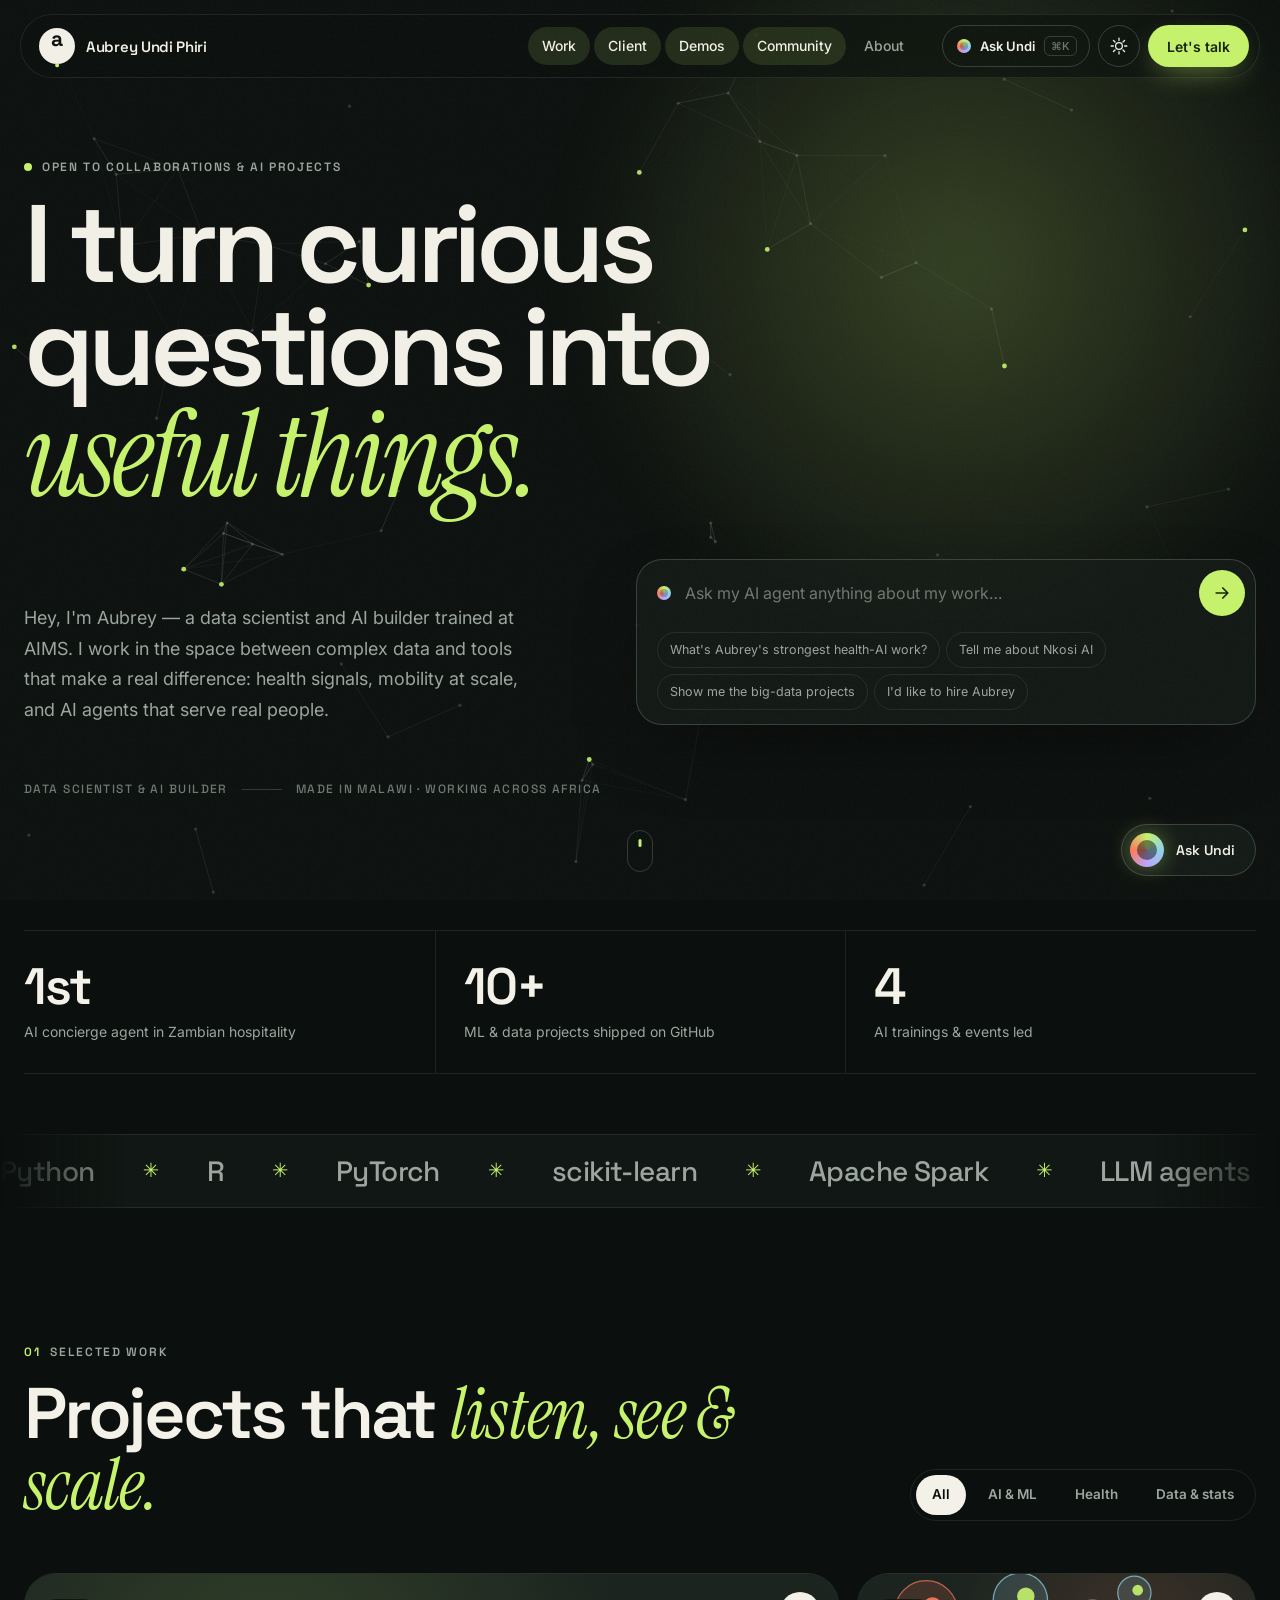
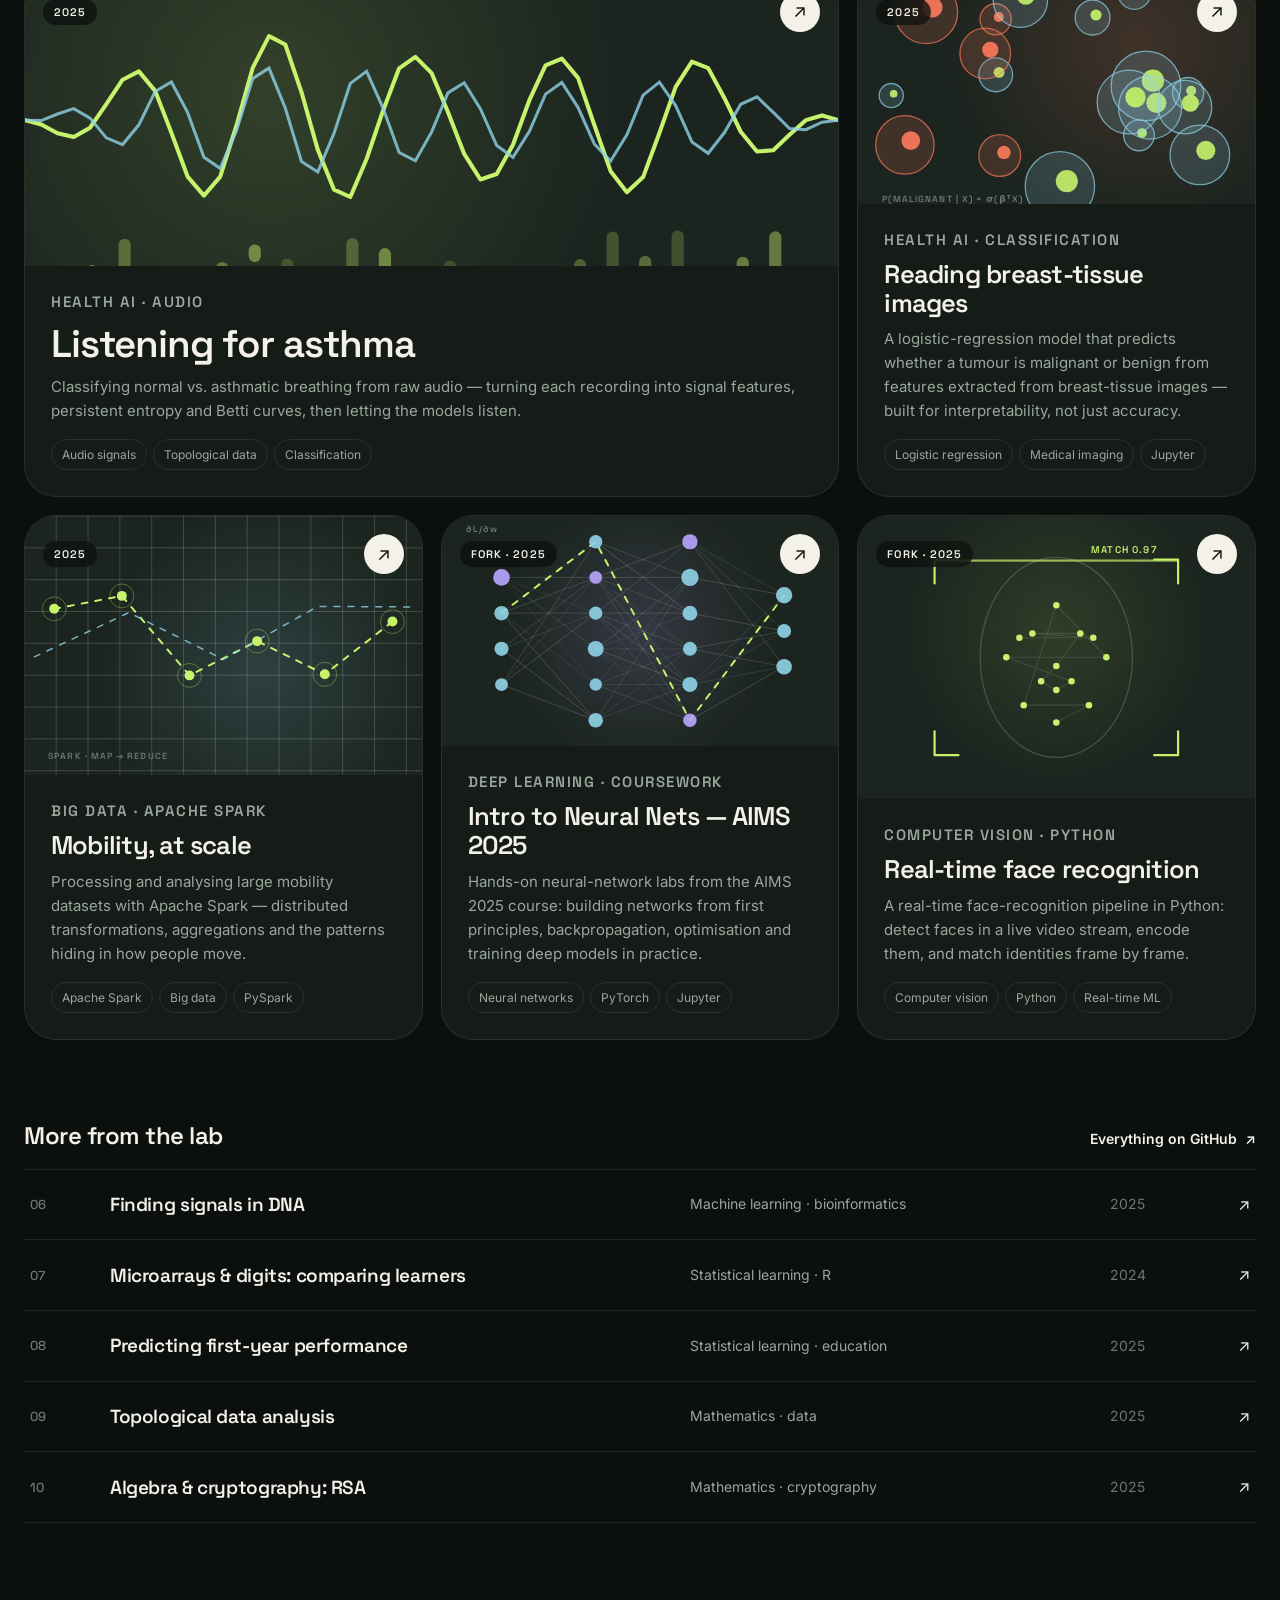
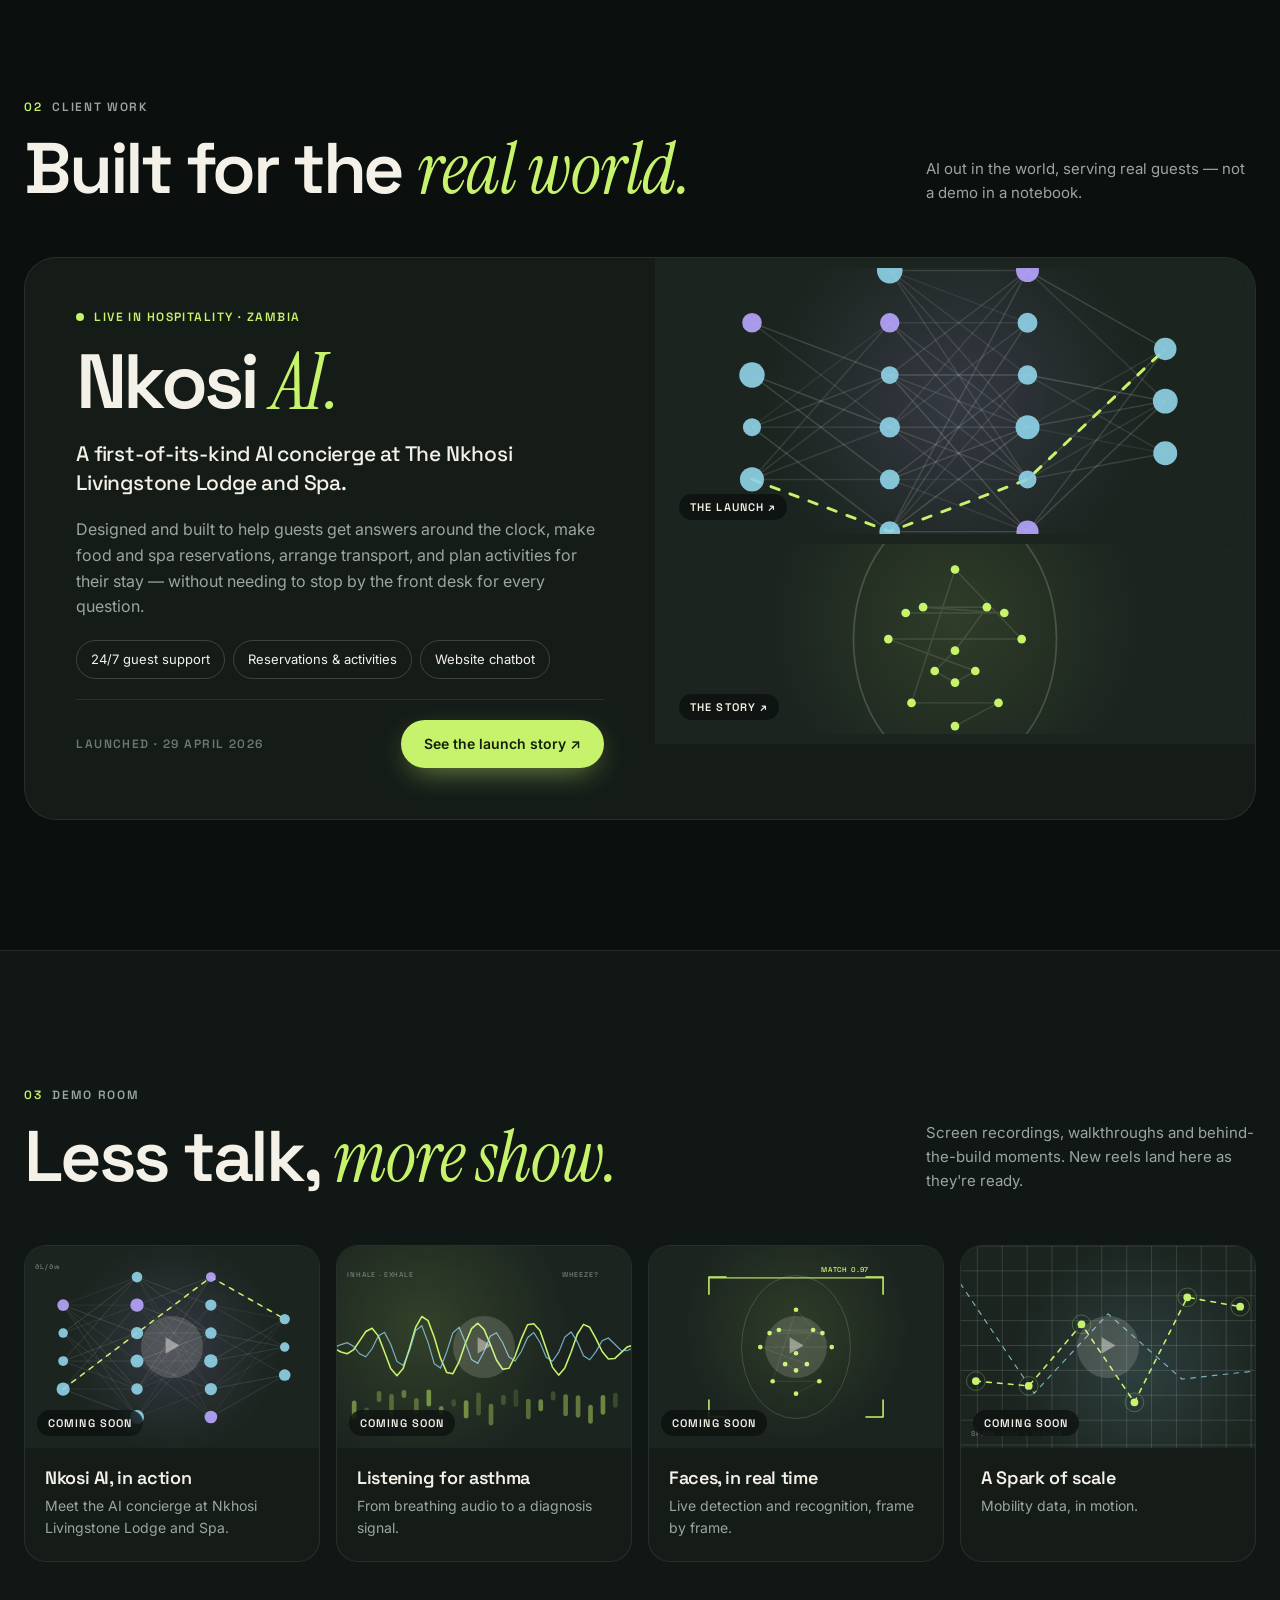
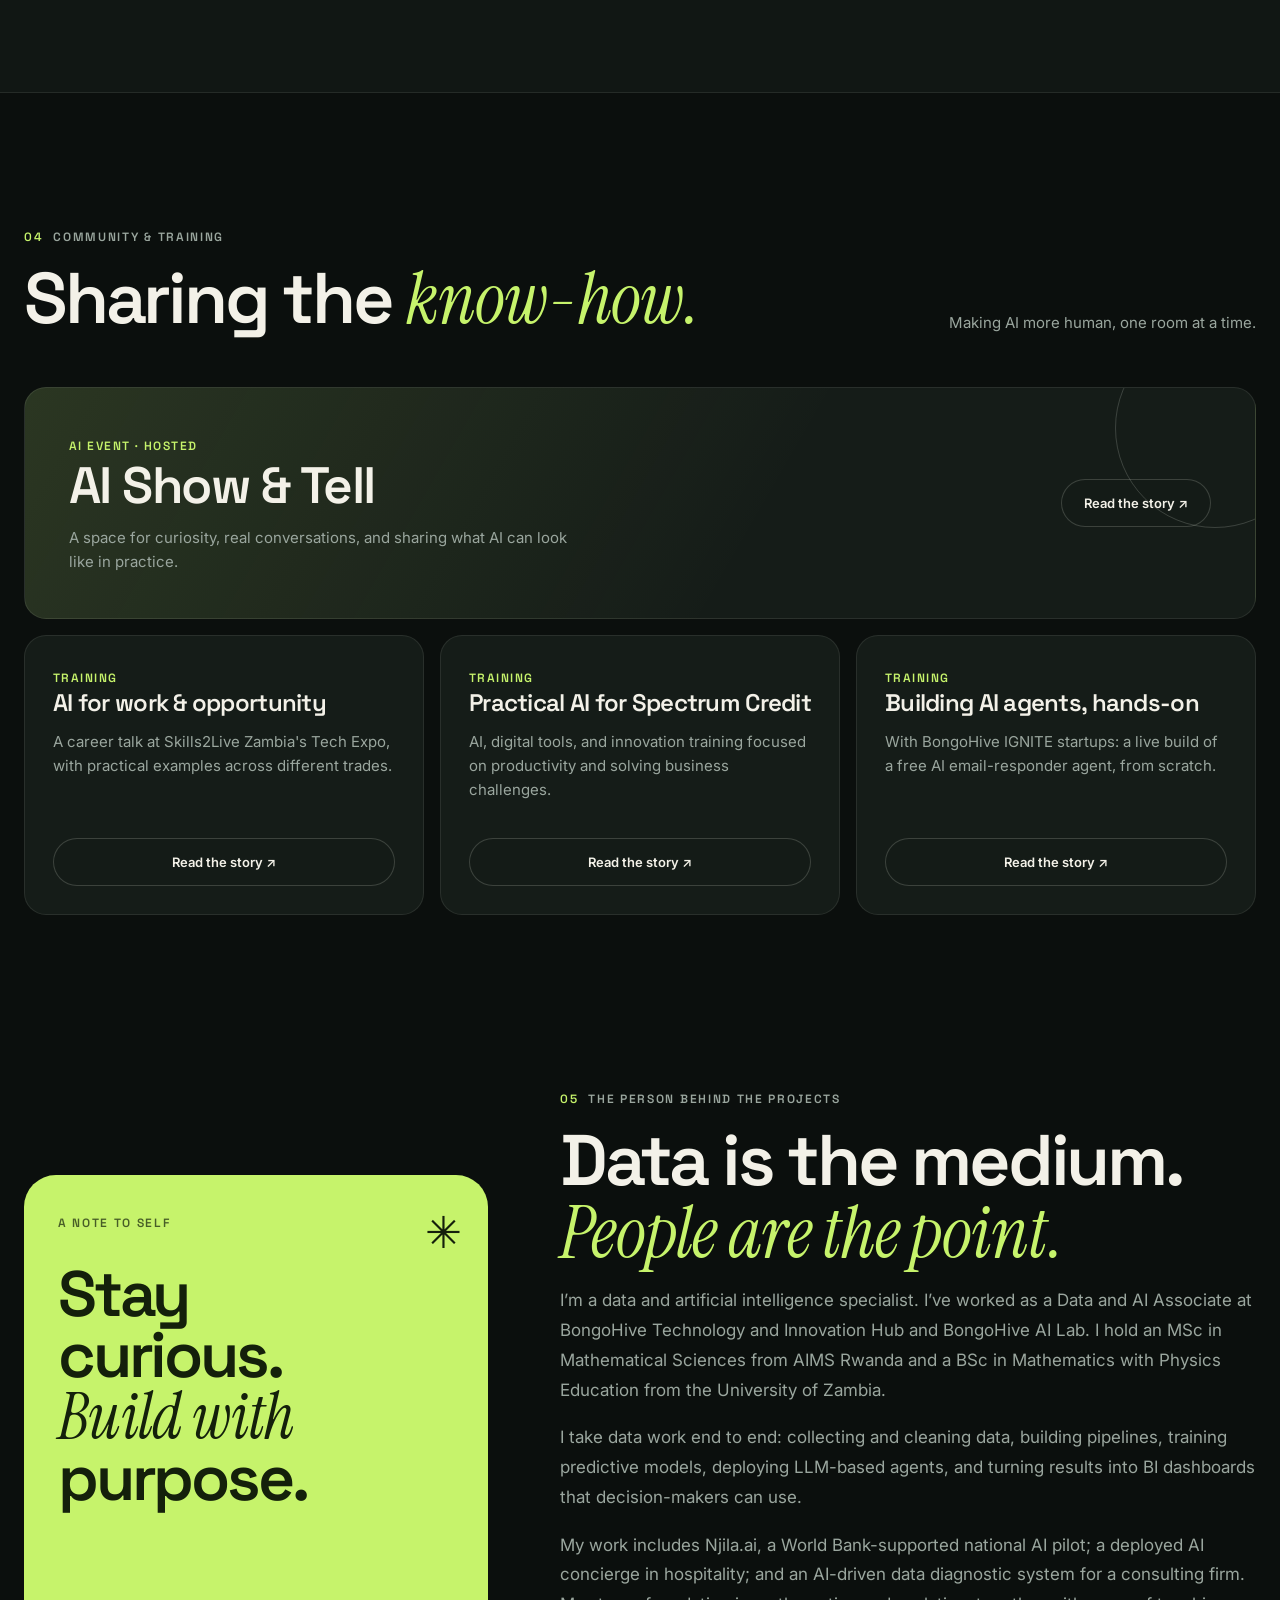
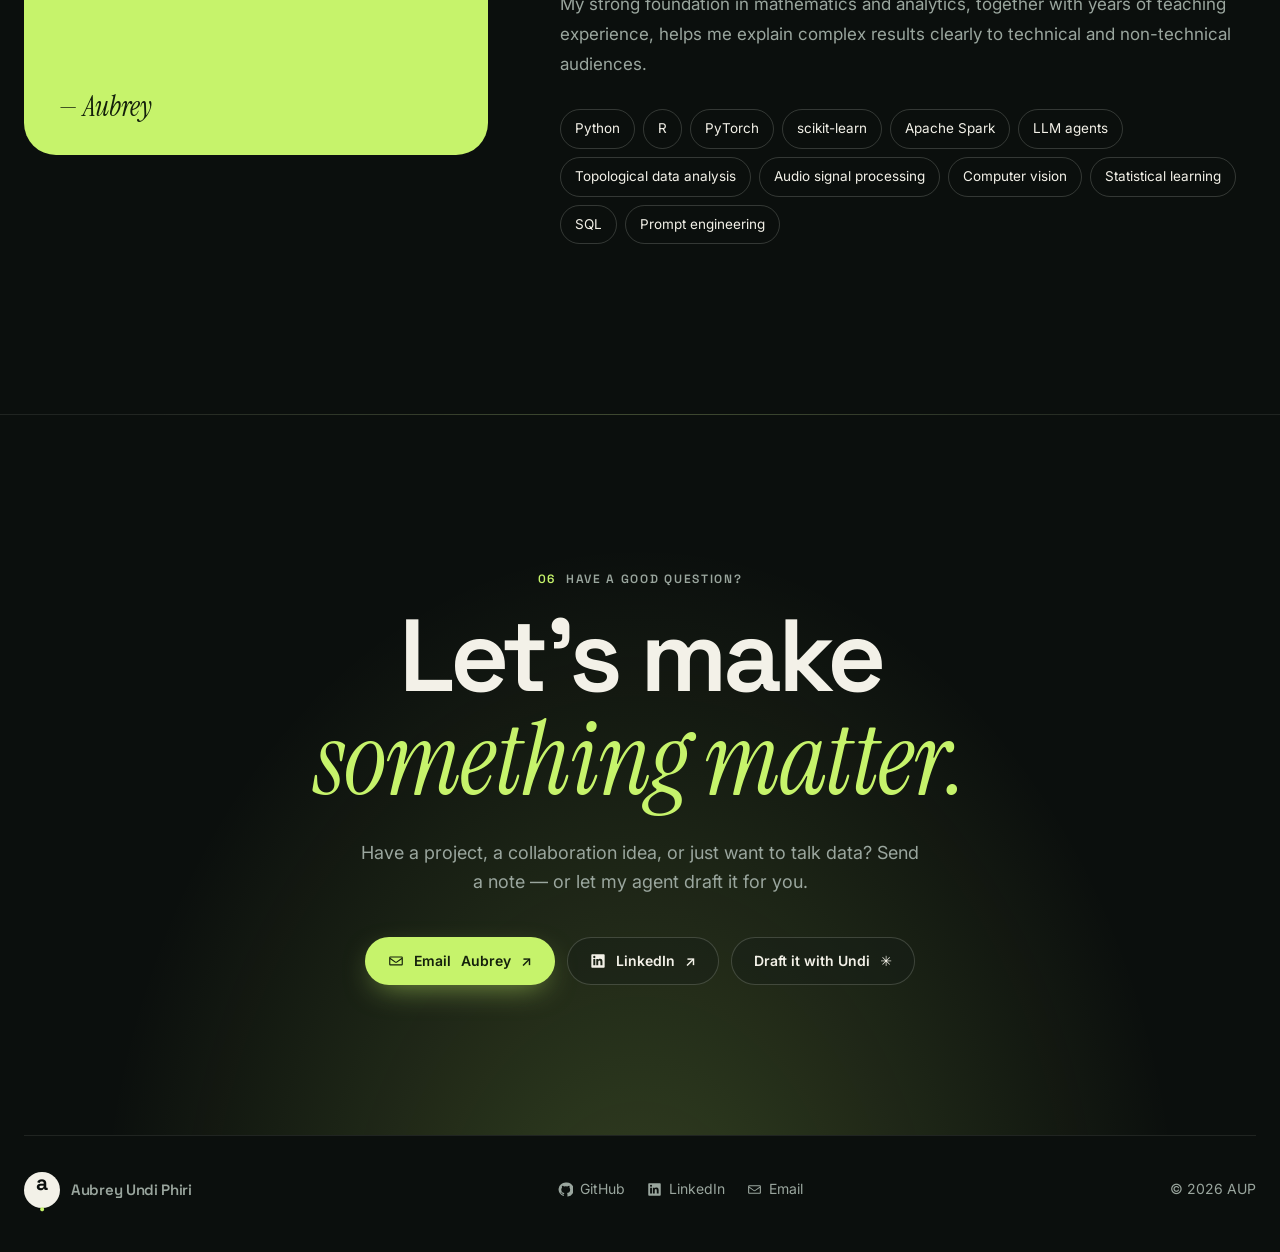
==== commit 8ed7a9a4: "Refine portfolio UI and about content Co-authored-by: Copilot <223556219+Copilot@users.noreply.githu" ====
--- a/index.html
+++ b/index.html
@@ -174,8 +174,14 @@
           <h2 id="contact-title" class="reveal">Let's make<br><em>something matter.</em></h2>
           <p class="contact-copy">Have a project, a collaboration idea, or just want to talk data? Send a note — or let my agent draft it for you.</p>
           <div class="contact-actions">
-            <a class="button button-primary magnetic" data-bind-mailto="profile.email" href="mailto:phiri.undi@aims.ac.rw">Email <span data-bind="profile.shortName">Aubrey</span> <span aria-hidden="true">↗</span></a>
-            <a class="button button-ghost magnetic" data-bind-href="profile.linkedin" href="#" target="_blank" rel="noopener noreferrer">LinkedIn <span aria-hidden="true">↗</span></a>
+            <a class="button button-primary magnetic" data-bind-mailto="profile.email" href="mailto:phiri.undi@aims.ac.rw">
+              <svg viewBox="0 0 24 24" aria-hidden="true"><path d="M3.5 5.25h17A1.75 1.75 0 0 1 22.25 7v10a1.75 1.75 0 0 1-1.75 1.75h-17A1.75 1.75 0 0 1 1.75 17V7A1.75 1.75 0 0 1 3.5 5.25Zm-.14 2.02 8.16 5.78a.83.83 0 0 0 .96 0l8.16-5.78a.25.25 0 0 0-.14-.46h-17a.25.25 0 0 0-.14.46Zm17.14 9.73V9.28l-6.86 4.86a2.83 2.83 0 0 1-3.28 0L3.5 9.28V17h17Z"/></svg>
+              Email <span data-bind="profile.shortName">Aubrey</span> <span aria-hidden="true">↗</span>
+            </a>
+            <a class="button button-ghost magnetic" data-bind-href="profile.linkedin" href="#" target="_blank" rel="noopener noreferrer">
+              <svg viewBox="0 0 24 24" aria-hidden="true"><path d="M20.45 2H3.55C2.69 2 2 2.68 2 3.52v16.96c0 .84.69 1.52 1.55 1.52h16.9c.86 0 1.55-.68 1.55-1.52V3.52c0-.84-.69-1.52-1.55-1.52ZM7.93 18.34H4.96V9.02h2.97v9.32ZM6.45 7.75a1.72 1.72 0 1 1 0-3.44 1.72 1.72 0 0 1 0 3.44Zm12.13 10.59h-2.96v-4.53c0-1.08-.02-2.47-1.51-2.47-1.51 0-1.74 1.18-1.74 2.39v4.61H9.4V9.02h2.84v1.27h.04c.4-.73 1.36-1.5 2.8-1.5 3 0 3.56 1.97 3.56 4.53v5.02Z"/></svg>
+              LinkedIn <span aria-hidden="true">↗</span>
+            </a>
             <button class="button button-ghost magnetic" type="button" data-open-agent data-agent-prompt="Help me write a message to Aubrey about working together.">Draft it with Undi <span aria-hidden="true">✳</span></button>
           </div>
         </div>
@@ -184,11 +190,19 @@
 
     <footer class="site-footer wrap">
       <a class="wordmark" href="#top"><span class="wordmark-mark">a<span>.</span></span><span class="wordmark-name" data-bind="profile.name"></span></a>
-      <span class="footer-note">Made with curiosity, in Malawi <span aria-hidden="true">✳</span></span>
       <div class="footer-links">
-        <a data-bind-href="profile.github" href="#" target="_blank" rel="noopener noreferrer">GitHub</a>
-        <a data-bind-href="profile.linkedin" href="#" target="_blank" rel="noopener noreferrer">LinkedIn</a>
-        <a data-bind-mailto="profile.email" href="#">Email</a>
+        <a data-bind-href="profile.github" href="#" target="_blank" rel="noopener noreferrer" aria-label="GitHub">
+          <svg viewBox="0 0 24 24" aria-hidden="true"><path d="M12 .9a11.1 11.1 0 0 0-3.51 21.63c.56.1.76-.24.76-.54v-2.1c-3.1.67-3.75-1.32-3.75-1.32-.5-1.28-1.24-1.62-1.24-1.62-1.02-.7.08-.69.08-.69 1.13.08 1.72 1.16 1.72 1.16 1 .1.53 2.39 3.6 1.68.1-.73.39-1.22.7-1.5-2.48-.29-5.09-1.24-5.09-5.52 0-1.22.44-2.21 1.16-2.99-.12-.29-.5-1.42.11-2.96 0 0 .95-.3 3.05 1.14a10.6 10.6 0 0 1 5.55 0c2.1-1.43 3.05-1.14 3.05-1.14.61 1.54.23 2.67.11 2.96.72.78 1.16 1.77 1.16 2.99 0 4.29-2.62 5.23-5.12 5.51.4.35.75 1.03.75 2.08v3.08c0 .3.2.65.77.54A11.1 11.1 0 0 0 12 .9Z"/></svg>
+          <span>GitHub</span>
+        </a>
+        <a data-bind-href="profile.linkedin" href="#" target="_blank" rel="noopener noreferrer" aria-label="LinkedIn">
+          <svg viewBox="0 0 24 24" aria-hidden="true"><path d="M20.45 2H3.55C2.69 2 2 2.68 2 3.52v16.96c0 .84.69 1.52 1.55 1.52h16.9c.86 0 1.55-.68 1.55-1.52V3.52c0-.84-.69-1.52-1.55-1.52ZM7.93 18.34H4.96V9.02h2.97v9.32ZM6.45 7.75a1.72 1.72 0 1 1 0-3.44 1.72 1.72 0 0 1 0 3.44Zm12.13 10.59h-2.96v-4.53c0-1.08-.02-2.47-1.51-2.47-1.51 0-1.74 1.18-1.74 2.39v4.61H9.4V9.02h2.84v1.27h.04c.4-.73 1.36-1.5 2.8-1.5 3 0 3.56 1.97 3.56 4.53v5.02Z"/></svg>
+          <span>LinkedIn</span>
+        </a>
+        <a data-bind-mailto="profile.email" href="#" aria-label="Email Aubrey">
+          <svg viewBox="0 0 24 24" aria-hidden="true"><path d="M3.5 5.25h17A1.75 1.75 0 0 1 22.25 7v10a1.75 1.75 0 0 1-1.75 1.75h-17A1.75 1.75 0 0 1 1.75 17V7A1.75 1.75 0 0 1 3.5 5.25Zm-.14 2.02 8.16 5.78a.83.83 0 0 0 .96 0l8.16-5.78a.25.25 0 0 0-.14-.46h-17a.25.25 0 0 0-.14.46Zm17.14 9.73V9.28l-6.86 4.86a2.83 2.83 0 0 1-3.28 0L3.5 9.28V17h17Z"/></svg>
+          <span>Email</span>
+        </a>
       </div>
       <span class="copyright">© <span id="year"></span> AUP</span>
     </footer>
--- a/assets/css/site.css
+++ b/assets/css/site.css
@@ -136,7 +136,7 @@
 
 /* Stats + marquee -------------------------------------------------------- */
 .stats { padding: 30px 0 60px; }
-.stats-grid { display: grid; grid-template-columns: repeat(4, 1fr); border-top: 1px solid var(--line); border-bottom: 1px solid var(--line); }
+.stats-grid { display: grid; grid-template-columns: repeat(3, minmax(0, 1fr)); border-top: 1px solid var(--line); border-bottom: 1px solid var(--line); }
 .stat { padding: 30px 28px; border-left: 1px solid var(--line); }
 .stat:first-child { border-left: 0; padding-left: 0; }
 .stat strong { display: block; font: 600 clamp(36px, 4vw, 54px)/1 var(--display); letter-spacing: -.04em; }
@@ -252,12 +252,12 @@
 .client-features span { padding: 8px 14px; border: 1px solid var(--line-strong); border-radius: 99px; font-size: 13px; }
 .client-foot { display: flex; flex-wrap: wrap; align-items: center; justify-content: space-between; gap: 16px; margin-top: auto; padding-top: 20px; border-top: 1px solid var(--line); }
 .client-date { color: var(--faint); font: 600 12px var(--display); letter-spacing: .12em; text-transform: uppercase; }
-.client-gallery { position: relative; display: grid; grid-template-rows: 1.4fr 1fr; gap: 10px; min-height: 520px; padding: 10px; background: var(--surface-2); }
-.client-gallery a { position: relative; overflow: hidden; border-radius: 22px; background: var(--bg-2); }
-.client-gallery img { width: 100%; height: 100%; object-fit: cover; transition: transform 1s var(--ease); }
+.client-gallery { position: relative; display: grid; grid-template-rows: minmax(0, 1.4fr) minmax(0, 1fr); gap: 10px; height: clamp(480px, 38vw, 590px); min-height: 0; padding: 10px; background: var(--surface-2); }
+.client-gallery a { position: relative; min-width: 0; min-height: 0; overflow: hidden; border-radius: 22px; background: var(--bg-2); }
+.client-gallery img { position: relative; z-index: 1; width: 100%; height: 100%; object-fit: cover; transition: transform 1s var(--ease); }
 .client-gallery a:hover img { transform: scale(1.05); }
-.client-gallery .cap { position: absolute; left: 14px; bottom: 14px; }
-.client-gallery .fallback { position: absolute; inset: 0; display: grid; place-items: center; color: var(--faint); font: 600 13px var(--display); letter-spacing: .1em; }
+.client-gallery .cap { position: absolute; z-index: 2; left: 14px; bottom: 14px; }
+.client-gallery .fallback { position: absolute; z-index: 0; inset: 0; display: grid; place-items: center; color: var(--faint); font: 600 13px var(--display); letter-spacing: .1em; }
 
 /* Demos ------------------------------------------------------------------ */
 .demos { margin-top: 90px; padding-bottom: 130px; background: var(--bg-2); border-block: 1px solid var(--line); }
@@ -306,11 +306,14 @@
 .contact h2 { font-size: clamp(52px, 8vw, 120px); }
 .contact-copy { max-width: 560px; margin: 28px auto 0; color: var(--muted); font-size: 18px; }
 .contact-actions { display: flex; flex-wrap: wrap; justify-content: center; gap: 12px; margin-top: 40px; }
+.contact-actions svg { width: 16px; height: 16px; fill: currentColor; }
 
 /* Footer */
 .site-footer { display: flex; flex-wrap: wrap; align-items: center; justify-content: space-between; gap: 20px; padding: 36px 0 44px; border-top: 1px solid var(--line); color: var(--muted); font-size: 14px; }
 .footer-links { display: flex; gap: 22px; }
-.footer-links a:hover { color: var(--text); }
+.footer-links a { display: inline-flex; align-items: center; gap: 7px; transition: color .2s; }
+.footer-links a:hover { color: var(--accent); }
+.footer-links svg { width: 15px; height: 15px; fill: currentColor; }
 
 /* Drawer ----------------------------------------------------------------- */
 dialog { color: var(--text); }
@@ -392,6 +395,13 @@
 @media (max-width: 1100px) {
   .site-nav { display: none; }
   .ask-pill kbd { display: none; }
+  .header-cta { display: none; }
+  .menu-toggle { display: grid; place-content: center; gap: 5px; width: 42px; height: 42px; border: 1px solid var(--line-strong); border-radius: 50%; background: transparent; }
+  .menu-toggle span { display: block; width: 16px; height: 1.5px; background: currentColor; transition: transform .3s; }
+  .menu-toggle[aria-expanded="true"] span:first-child { transform: translateY(3.25px) rotate(45deg); }
+  .menu-toggle[aria-expanded="true"] span:last-child { transform: translateY(-3.25px) rotate(-45deg); }
+  .site-nav.is-open { position: fixed; top: 76px; right: 0; display: flex; width: min(360px, calc(100vw - 32px)); max-height: calc(100svh - 108px); flex-direction: column; overflow-y: auto; padding: 14px; border: 1px solid var(--line); border-radius: 26px; background: var(--bg); box-shadow: var(--shadow); }
+  .site-nav.is-open a { padding: 14px 18px; font-size: 18px; }
   .card, .card.is-wide { grid-column: span 3; }
   .card.is-hero { grid-column: span 6; }
   .demo-grid { grid-template-columns: repeat(2, 1fr); }
@@ -404,19 +414,12 @@
   .stat:nth-child(n+3) { border-top: 1px solid var(--line); }
   .section-head { flex-direction: column; align-items: start; }
   .client { grid-template-columns: 1fr; }
-  .client-gallery { min-height: 420px; }
+  .client-gallery { height: 440px; min-height: 0; }
   .about { grid-template-columns: 1fr; gap: 48px; }
   .about-card { max-width: 380px; }
   .archive-row { grid-template-columns: 40px 1fr 30px; }
   .archive-row .cat, .archive-row .yr { display: none; }
   .event.is-featured { flex-direction: column; align-items: start; padding: 30px; gap: 20px; }
-  .header-cta { display: none; }
-  .menu-toggle { display: grid; place-content: center; gap: 5px; width: 42px; height: 42px; border: 1px solid var(--line-strong); border-radius: 50%; background: transparent; }
-  .menu-toggle span { display: block; width: 16px; height: 1.5px; background: currentColor; transition: transform .3s; }
-  .menu-toggle[aria-expanded="true"] span:first-child { transform: translateY(3.25px) rotate(45deg); }
-  .menu-toggle[aria-expanded="true"] span:last-child { transform: translateY(-3.25px) rotate(-45deg); }
-  .site-nav.is-open { position: fixed; top: 76px; left: 0; right: 0; display: flex; flex-direction: column; padding: 14px; border: 1px solid var(--line); border-radius: 26px; background: var(--bg); box-shadow: var(--shadow); }
-  .site-nav.is-open a { padding: 14px 18px; font-size: 18px; }
 }
 @media (max-width: 640px) {
   .wrap { width: calc(100% - 32px); }
@@ -428,7 +431,9 @@
   .bento { grid-template-columns: 1fr; }
   .card, .card.is-wide, .card.is-hero { grid-column: auto; min-height: 420px; }
   .demo-grid, .events { grid-template-columns: 1fr; }
+  .client-gallery { height: 390px; }
   .stat { padding: 22px 16px; }
+  .stat:nth-child(3) { grid-column: 1 / -1; padding-left: 16px; }
   .section { padding-top: 96px; }
   .contact { padding: 110px 0; }
   .agent-launcher-label { display: none; }
